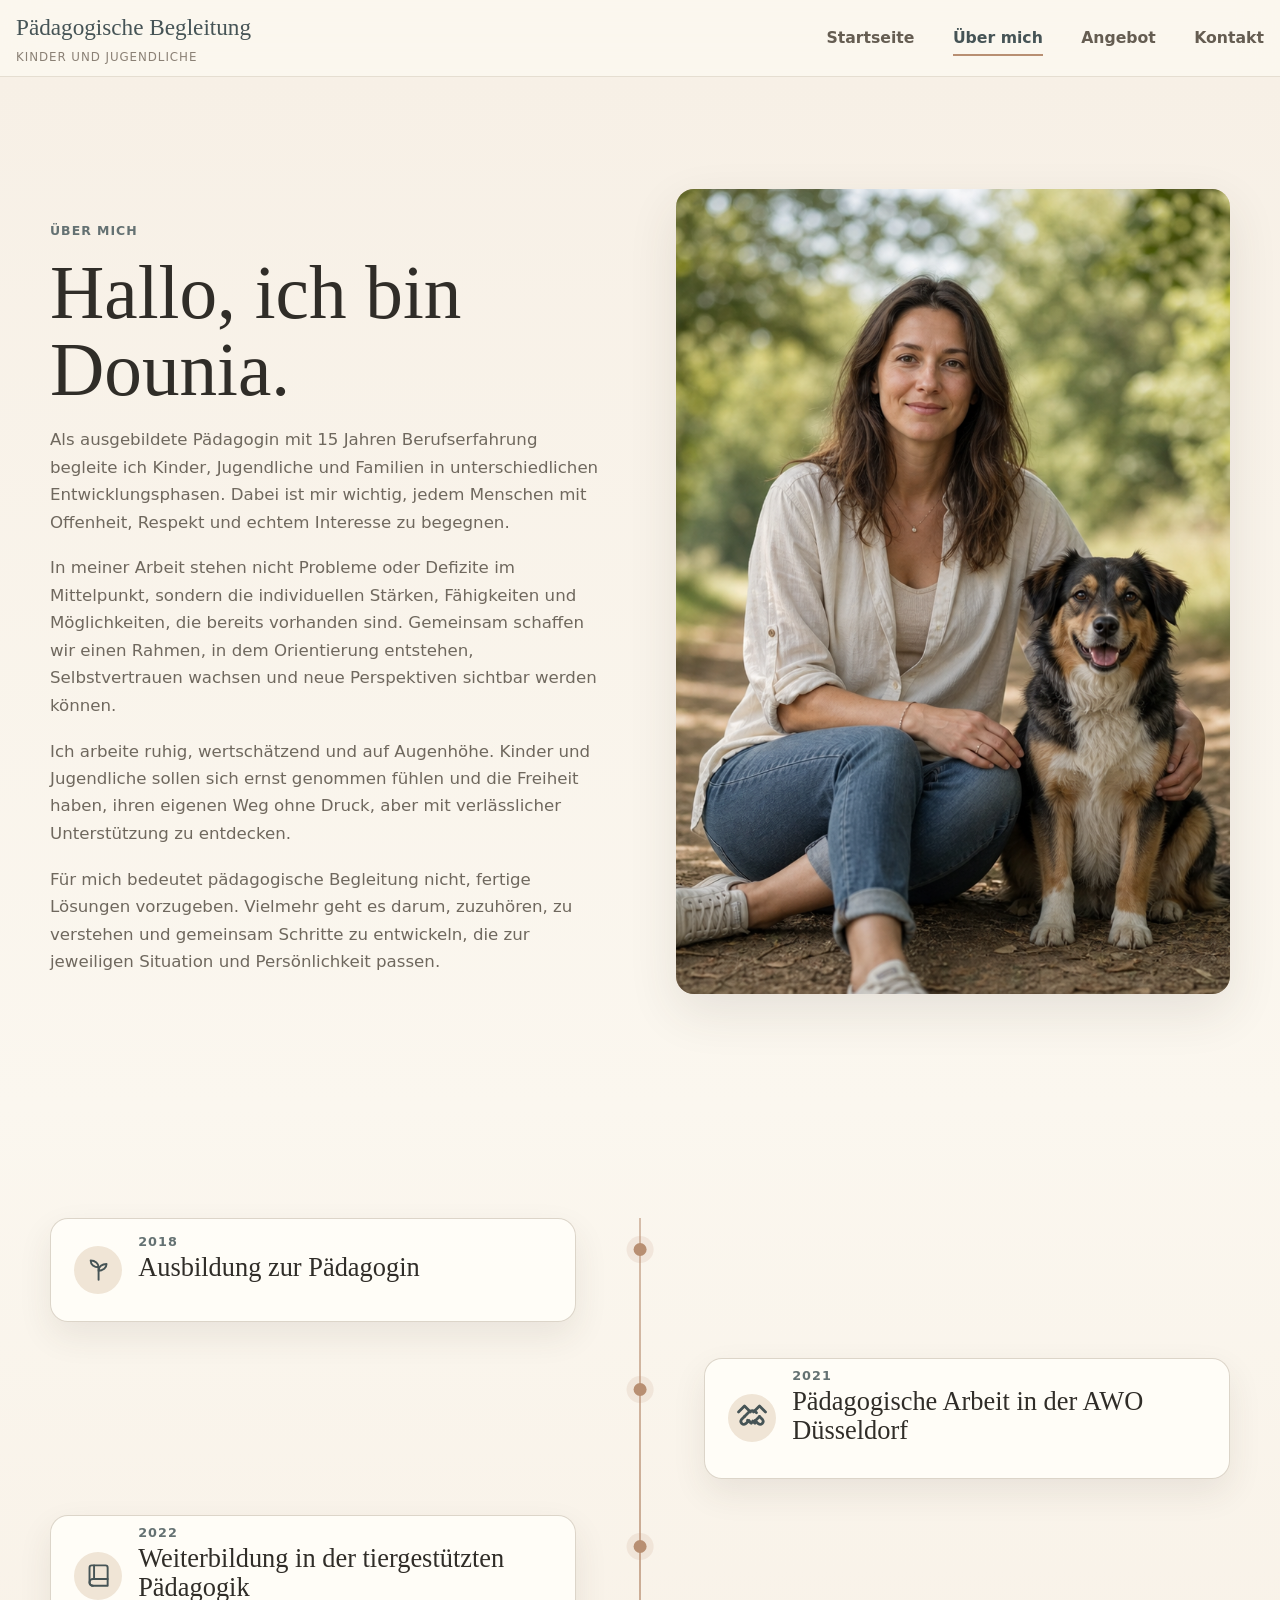
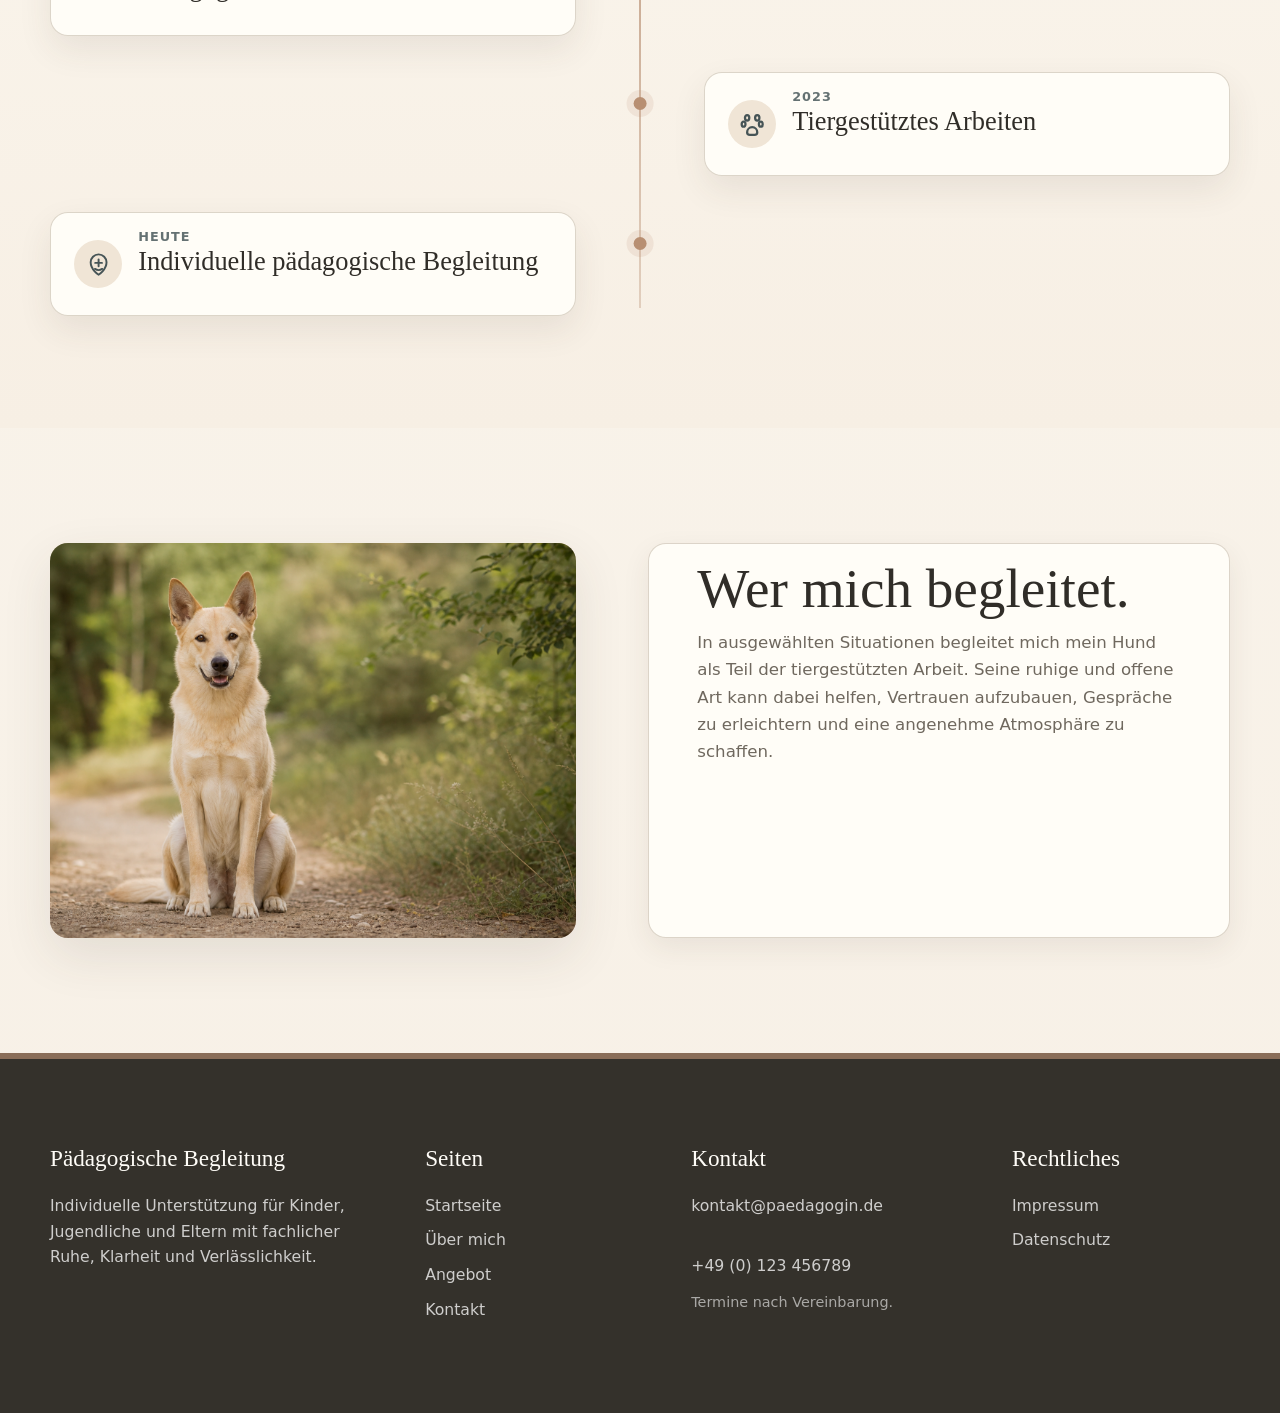
==== about.html @ b321488f "Quicksave" ====
﻿<!DOCTYPE html>
<html lang="de">
<head>
  <meta charset="UTF-8">
  <meta name="viewport" content="width=device-width, initial-scale=1.0">
  <title>Über mich - Pädagogische Begleitung</title>
  <meta name="description" content="Erfahren Sie mehr über Haltung, Leitbild, Qualifikationen und Erfahrung in der individuellen Begleitung von Kindern und Jugendlichen.">
  <link rel="stylesheet" href="css/styles.css">
</head>
<body>
  <header class="site-header">
    <div class="nav-shell">
      <a class="brand" href="index.html" aria-label="Startseite"><span class="brand__name">Pädagogische Begleitung</span><span class="brand__subline">Kinder und Jugendliche</span></a>
      <nav class="desktop-nav" aria-label="Hauptnavigation"><a href="index.html">Startseite</a><a class="is-active" href="about.html">Über mich</a><a href="services.html">Angebot</a><a href="contact.html">Kontakt</a></nav>
      <button class="menu-toggle" type="button" aria-label="Menü öffnen" aria-expanded="false" aria-controls="mobile-menu"><span></span><span></span><span></span></button>
    </div>
    <nav class="mobile-nav" id="mobile-menu" aria-label="Mobile Navigation"><a href="index.html">Startseite</a><a class="is-active" href="about.html">Über mich</a><a href="services.html">Angebot</a><a href="contact.html">Kontakt</a></nav>
  </header>

  <main>
    <section class="subhero subhero--portrait">
      <div class="container subhero-grid">
        <div class="subhero__text reveal">
          <p class="eyebrow">Über mich</p>
          <h1>Hallo, ich bin Dounia.</h1>
          <p>Als ausgebildete Pädagogin mit 15 Jahren Berufserfahrung begleite ich Kinder, Jugendliche und Familien in unterschiedlichen Entwicklungsphasen. Dabei ist mir wichtig, jedem Menschen mit Offenheit, Respekt und echtem Interesse zu begegnen.</p>
          <p>In meiner Arbeit stehen nicht Probleme oder Defizite im Mittelpunkt, sondern die individuellen Stärken, Fähigkeiten und Möglichkeiten, die bereits vorhanden sind. Gemeinsam schaffen wir einen Rahmen, in dem Orientierung entstehen, Selbstvertrauen wachsen und neue Perspektiven sichtbar werden können.</p>
          <p>Ich arbeite ruhig, wertschätzend und auf Augenhöhe. Kinder und Jugendliche sollen sich ernst genommen fühlen und die Freiheit haben, ihren eigenen Weg ohne Druck, aber mit verlässlicher Unterstützung zu entdecken.</p>
          <p>Für mich bedeutet pädagogische Begleitung nicht, fertige Lösungen vorzugeben. Vielmehr geht es darum, zuzuhören, zu verstehen und gemeinsam Schritte zu entwickeln, die zur jeweiligen Situation und Persönlichkeit passen.</p>
        </div>
        <div class="portrait-panel reveal"><img src="assets/images/paedagogin-mit-hund.png" alt="Ruhige Frontalaufnahme einer Pädagogin mit Hund in der Natur"></div>
      </div>
    </section>

    <section class="section timeline-section">
      <div class="container">
        <div class="timeline">
          <article class="timeline-item timeline-item--left reveal">
            <div class="timeline-card">
              <div class="timeline-icon" aria-hidden="true">
                <svg viewBox="0 0 24 24"><path d="M12 21V10"/><path d="M12 10c-4 0-7-2.5-7-6 4 0 7 2.5 7 6Z"/><path d="M12 13c4 0 7-2.5 7-6-4 0-7 2.5-7 6Z"/></svg>
              </div>
              <h3><span>2018</span> Ausbildung zur Pädagogin</h3>
            </div>
          </article>
          <article class="timeline-item timeline-item--right reveal">
            <div class="timeline-card">
              <div class="timeline-icon" aria-hidden="true">
                <svg class="timeline-icon--handshake" viewBox="0 0 24 24"><path d="M7 11l3-3a3.2 3.2 0 0 1 4.5 0l.5.5"/><path d="M17 11l-3 3a3.2 3.2 0 0 1-4.5 0L9 13.5"/><path d="M3 8l4-4 4 4"/><path d="M21 8l-4-4-4 4"/><path d="M7 11l-2 2a2 2 0 0 0 2.8 2.8L10 13.6"/><path d="M17 11l2 2a2 2 0 0 1-2.8 2.8L14 13.6"/><path d="M10 14l1.5 1.5"/><path d="M12.5 14l1.5 1.5"/></svg>
              </div>
              <h3><span>2021</span> Pädagogische Arbeit in der AWO Düsseldorf</h3>
            </div>
          </article>
          <article class="timeline-item timeline-item--left reveal">
            <div class="timeline-card">
              <div class="timeline-icon" aria-hidden="true">
                <svg viewBox="0 0 24 24"><path d="M6 3h12a2 2 0 0 1 2 2v16H7a3 3 0 0 1-3-3V5a2 2 0 0 1 2-2Z"/><path d="M7 21a3 3 0 0 1 0-6h13"/><path d="M8 3v12"/></svg>
              </div>
              <h3><span>2022</span> Weiterbildung in der tiergestützten Pädagogik</h3>
            </div>
          </article>
          <article class="timeline-item timeline-item--right reveal">
            <div class="timeline-card">
              <div class="timeline-icon" aria-hidden="true">
                <svg class="timeline-icon--paw" viewBox="0 0 24 24"><path d="M8 9.2c1 0 1.7-1 1.7-2.2S9 4.8 8 4.8 6.3 5.8 6.3 7 7 9.2 8 9.2Z"/><path d="M16 9.2c1 0 1.7-1 1.7-2.2S17 4.8 16 4.8 14.3 5.8 14.3 7 15 9.2 16 9.2Z"/><path d="M5.2 14c.9 0 1.5-.9 1.5-2s-.6-2-1.5-2-1.5.9-1.5 2 .6 2 1.5 2Z"/><path d="M18.8 14c.9 0 1.5-.9 1.5-2s-.6-2-1.5-2-1.5.9-1.5 2 .6 2 1.5 2Z"/><path d="M8 18.4c0-2.2 1.8-4 4-4s4 1.8 4 4c0 1.3-.9 2.1-2.2 2.1h-3.6c-1.3 0-2.2-.8-2.2-2.1Z"/></svg>
              </div>
              <h3><span>2023</span> Tiergestütztes Arbeiten</h3>
            </div>
          </article>
          <article class="timeline-item timeline-item--left reveal">
            <div class="timeline-card">
              <div class="timeline-icon" aria-hidden="true">
                <svg viewBox="0 0 24 24"><path d="M12 21s7-4.4 7-11a7 7 0 0 0-14 0c0 6.6 7 11 7 11Z"/><path d="M9 10.5h6"/><path d="M12 7.5v6"/><path d="M8.8 15.8c1.8 1.2 4.6 1.2 6.4 0"/></svg>
              </div>
              <h3><span>Heute</span> Individuelle pädagogische Begleitung</h3>
            </div>
          </article>
        </div>
      </div>
    </section>

    <section class="section">
      <div class="container split-layout split-layout--balanced">
        <div class="image-panel reveal"><img src="assets/images/hund-begleitung.png" alt="Beiger Hund mit Stehohren sitzt ruhig in der Natur"></div>
        <div class="leitbild-box reveal">
          <h2>Wer mich begleitet.</h2>
          <p>In ausgewählten Situationen begleitet mich mein Hund als Teil der tiergestützten Arbeit. Seine ruhige und offene Art kann dabei helfen, Vertrauen aufzubauen, Gespräche zu erleichtern und eine angenehme Atmosphäre zu schaffen.</p>
        </div>
      </div>
    </section>

  </main>

  <footer class="site-footer"><div class="container footer-grid"><div class="footer-brand"><strong>Pädagogische Begleitung</strong><p>Individuelle Unterstützung für Kinder, Jugendliche und Eltern mit fachlicher Ruhe, Klarheit und Verlässlichkeit.</p></div><div><strong>Seiten</strong><a href="index.html">Startseite</a><a href="about.html">Über mich</a><a href="services.html">Angebot</a><a href="contact.html">Kontakt</a></div><div><strong>Kontakt</strong><p><a href="mailto:kontakt@paedagogin.de">kontakt@paedagogin.de</a><br><a href="tel:+49123456789">+49 (0) 123 456789</a></p><p class="footer-note">Termine nach Vereinbarung.</p></div><div><strong>Rechtliches</strong><a href="impressum.html">Impressum</a><a href="datenschutz.html">Datenschutz</a></div></div></footer>
  <script src="js/main.js"></script>
</body>
</html>
---- css/styles.css ----
﻿:root {
  --sage: #8b9f86;
  --sage-dark: #657a61;
  --sage-soft: #eef1e8;
  --cream: #fbf7ef;
  --cream-deep: #f3eadc;
  --sand: #eadcc8;
  --sand-soft: #f7f0e6;
  --clay: #b88f72;
  --beige: #d9c7af;
  --blue-gray: #647172;
  --blue-gray-dark: #465456;
  --stone: #8b8175;
  --warm-gray: #655d52;
  --ink: #302d28;
  --muted: #6f685e;
  --white: #fffdf8;
  --line: rgba(139, 119, 93, 0.20);
  --shadow: 0 18px 50px rgba(65, 55, 43, 0.11);
  --shadow-soft: 0 10px 28px rgba(65, 55, 43, 0.08);
  --radius: 8px;
  --radius-lg: 18px;
  --container: 1180px;
  --space: clamp(1rem, 4vw, 2rem);
}

* { box-sizing: border-box; }
html { scroll-behavior: smooth; }
body {
  margin: 0;
  font-family: Inter, ui-sans-serif, system-ui, -apple-system, BlinkMacSystemFont, "Segoe UI", sans-serif;
  color: var(--ink);
  background: linear-gradient(180deg, var(--cream) 0%, var(--sand-soft) 100%);
  line-height: 1.65;
  overflow-x: hidden;
  -webkit-font-smoothing: antialiased;
}
img { display: block; max-width: 100%; height: auto; }
a { color: inherit; text-decoration: none; }
p { overflow-wrap: anywhere; }
h1, h2, h3 { overflow-wrap: normal; hyphens: auto; }
p { margin: 0 0 1.15rem; color: var(--muted); font-size: clamp(1rem, 1.3vw, 1.125rem); }
h1, h2, h3 { margin: 0; color: var(--ink); font-family: Georgia, "Times New Roman", serif; font-weight: 500; letter-spacing: 0; }
h1 { font-size: clamp(2.35rem, 8vw, 5.4rem); line-height: 1.02; }
h2 { font-size: clamp(1.9rem, 4.8vw, 3.45rem); line-height: 1.08; }
h3 { font-size: clamp(1.25rem, 2.4vw, 1.7rem); line-height: 1.18; }

.container { width: min(100% - (var(--space) * 2), var(--container)); margin-inline: auto; }
.narrow { max-width: 820px; }
.eyebrow {
  margin: 0 0 0.85rem;
  color: var(--blue-gray);
  font-size: 0.78rem;
  font-weight: 700;
  letter-spacing: 0.08em;
  text-transform: uppercase;
}
.lead { font-size: clamp(1.08rem, 2.2vw, 1.35rem); color: var(--warm-gray); line-height: 1.75; }
.section { padding: clamp(4rem, 9vw, 7.5rem) 0; }
.section--soft { background: linear-gradient(180deg, #f1e5d5, #ecddc9); }
.section--cream { background: linear-gradient(180deg, #efe0cd, #f5e9d9); }
.audience-section { background: linear-gradient(180deg, #eadcc8, #f0e4d4); padding-top: clamp(3.5rem, 7vw, 5.5rem); }
.intro-section { background: linear-gradient(180deg, #fbf7ef, #f3e8d8); }
.approach-section { background: linear-gradient(180deg, #f7f0e6, #fbf7ef); }
.section-heading { max-width: 760px; }
.section-heading--center { margin: 0 auto clamp(2rem, 5vw, 3.25rem); text-align: center; }
.section-heading--center p:last-child { margin-inline: auto; max-width: 680px; }
.audience-section .section-heading { max-width: 940px; }
.audience-section .section-heading h2 { font-size: clamp(2.2rem, 4.4vw, 3.35rem); hyphens: none; }

.site-header {
  position: sticky;
  top: 0;
  z-index: 20;
  background: rgba(251, 247, 239, 0.94);
  border-bottom: 1px solid var(--line);
  backdrop-filter: blur(18px);
}
.nav-shell {
  width: min(100% - 2rem, 1280px);
  min-height: 76px;
  margin: 0 auto;
  display: flex;
  align-items: center;
  justify-content: space-between;
  gap: 1rem;
}
.brand { display: grid; gap: 0.1rem; min-width: 0; }
.brand__name { font-family: Georgia, "Times New Roman", serif; font-size: clamp(1.12rem, 2vw, 1.45rem); color: var(--blue-gray-dark); white-space: nowrap; }
.brand__subline { color: var(--stone); font-size: 0.74rem; letter-spacing: 0.08em; text-transform: uppercase; }
.desktop-nav { display: none; align-items: center; gap: clamp(1rem, 3vw, 2.5rem); }
.desktop-nav a, .mobile-nav a {
  color: var(--warm-gray);
  font-weight: 600;
  font-size: 0.98rem;
  padding: 0.75rem 0;
  position: relative;
}
.desktop-nav a::after, .mobile-nav a::after {
  content: "";
  position: absolute;
  left: 0;
  right: 0;
  bottom: 0.45rem;
  height: 2px;
  background: var(--clay);
  transform: scaleX(0);
  transform-origin: left;
  transition: transform 180ms ease;
}
.desktop-nav a:hover::after, .desktop-nav a.is-active::after, .mobile-nav a.is-active::after { transform: scaleX(1); }
.desktop-nav a.is-active, .mobile-nav a.is-active { color: var(--blue-gray-dark); }
.menu-toggle {
  width: 48px;
  height: 48px;
  border: 1px solid var(--line);
  border-radius: var(--radius);
  background: var(--white);
  display: grid;
  place-content: center;
  gap: 5px;
  cursor: pointer;
}
.menu-toggle span { width: 22px; height: 2px; background: var(--ink); transition: transform 180ms ease, opacity 180ms ease; }
.menu-toggle.is-open span:nth-child(1) { transform: translateY(7px) rotate(45deg); }
.menu-toggle.is-open span:nth-child(2) { opacity: 0; }
.menu-toggle.is-open span:nth-child(3) { transform: translateY(-7px) rotate(-45deg); }
.mobile-nav {
  display: block;
  max-height: 0;
  overflow: hidden;
  width: min(100% - 2rem, 1280px);
  margin: 0 auto;
  transition: max-height 220ms ease, padding 220ms ease;
}
.mobile-nav.is-open { max-height: 420px; padding: 0.4rem 0 1rem; }
.mobile-nav > a { min-width: 0; border-top: 1px solid var(--line); }

.btn {
  min-height: 48px;
  display: inline-flex;
  align-items: center;
  justify-content: center;
  border-radius: var(--radius);
  padding: 0.85rem 1.15rem;
  font-weight: 700;
  line-height: 1.2;
  transition: transform 180ms ease, box-shadow 180ms ease, background 180ms ease, border-color 180ms ease;
}
.btn:hover { transform: translateY(-2px); box-shadow: var(--shadow-soft); }
.btn--primary { background: var(--blue-gray-dark); border: 1px solid var(--blue-gray-dark); color: var(--white); }
.btn--primary:hover { background: #3b4749; border-color: #3b4749; }
.btn--secondary { background: rgba(255,253,248,0.72); border: 1px solid rgba(184,143,114,0.55); color: var(--blue-gray-dark); }
.button-row { display: flex; flex-direction: column; gap: 0.8rem; align-items: stretch; }

.hero { position: relative; min-height: calc(100svh - 76px); display: grid; align-items: end; isolation: isolate; background: var(--sand-soft); }
.hero__media { position: absolute; inset: 0; z-index: -2; }
.hero__media img { width: 100%; height: 100%; object-fit: cover; object-position: 62% center; filter: brightness(0.76) contrast(1.12) saturate(1.02); }
.hero::before { content: ""; position: absolute; inset: 0; z-index: -1; background: linear-gradient(90deg, rgba(52, 47, 39, 0.38) 0%, rgba(52, 47, 39, 0.22) 25%, rgba(52, 47, 39, 0.04) 50%); }
.hero::after { content: ""; position: absolute; inset: 0; z-index: -1; background: linear-gradient(0deg, rgba(251,247,239,0.88) 0%, rgba(251,247,239,0.48) 42%, rgba(251,247,239,0.06) 100%); }
.hero__content {
  width: min(100% - 2rem, 880px);
  margin: 0 auto;
  padding: clamp(5rem, 14vw, 9rem) 0 clamp(3rem, 7vw, 5rem);
  position: relative;
}
.hero__content::before {
  content: "";
  position: absolute;
  inset: auto -1.4rem clamp(2rem, 5vw, 3.4rem) -1.4rem;
  height: clamp(19rem, 38vw, 28rem);
  z-index: -1;
  border-radius: 24px;
  background: radial-gradient(ellipse at 28% 58%, rgba(251,247,239,0.94) 0%, rgba(251,247,239,0.76) 44%, rgba(251,247,239,0) 76%);
  filter: blur(1px);
}
.hero__content .eyebrow { color: #263f42; }
.hero__content h1 { max-width: 1040px; margin-bottom: 1.1rem; hyphens: none; color: #211f1a; text-shadow: 0 2px 22px rgba(251,247,239,0.42); }
.hero__content .lead { max-width: 690px; margin-bottom: 1.8rem; color: #453f37; text-shadow: 0 1px 14px rgba(251,247,239,0.34); }

.intro-grid, .split-layout, .subhero-grid, .contact-grid, .faq-grid { display: grid; gap: clamp(2rem, 6vw, 4.5rem); }
.intro-text { max-width: 680px; }
.card-grid { display: grid; gap: clamp(1rem, 2.2vw, 1.35rem); }
.service-card, .qualification-card, .contact-form, .contact-info, .notice-box, .leitbild-box, .profile-card, .service-detail, .process-list, .faq-list article {
  background: rgba(255,253,248,0.94);
  border: 1px solid rgba(139, 119, 93, 0.30);
  border-radius: var(--radius-lg);
  box-shadow: var(--shadow-soft);
}
.audience-grid {
  display: grid;
  gap: 1rem;
}
.audience-card {
  position: relative;
  padding: clamp(1.35rem, 4vw, 2rem);
  background: linear-gradient(180deg, #fffdf8, #f8efe2);
  border: 1px solid rgba(118, 98, 73, 0.34);
  border-radius: var(--radius-lg);
  box-shadow: 0 16px 38px rgba(65, 55, 43, 0.13);
}
.audience-card::before {
  content: "";
  position: absolute;
  left: clamp(1.35rem, 4vw, 2rem);
  top: 0;
  width: 3.5rem;
  height: 3px;
  background: var(--clay);
}
.audience-card span,
.credentials-list span {
  display: block;
  margin-bottom: 0.55rem;
  color: var(--blue-gray);
  font-size: 0.78rem;
  font-weight: 800;
  letter-spacing: 0.08em;
  text-transform: uppercase;
}
.audience-card h3 { margin-bottom: 0.65rem; }
.audience-card p { margin-bottom: 0; }
.service-card, .qualification-card { padding: clamp(1.75rem, 4.2vw, 2.55rem) clamp(1.55rem, 4.5vw, 2.45rem); min-height: 245px; display: flex; flex-direction: column; }
.service-card p, .qualification-card p { flex: 1; }
.service-card {
  position: relative;
  overflow: hidden;
  background: linear-gradient(180deg, rgba(255,253,248,0.98), rgba(248,239,226,0.94));
  border-color: rgba(118, 98, 73, 0.34);
  box-shadow: 0 18px 42px rgba(65, 55, 43, 0.13);
}
.service-card::before {
  content: "";
  position: absolute;
  inset: 0 0 auto;
  height: 5px;
  background: linear-gradient(90deg, var(--blue-gray), var(--clay));
  opacity: 0.85;
}
.service-card h3 {
  margin-bottom: 0.95rem;
  font-size: clamp(1.28rem, 1.75vw, 1.58rem);
  white-space: nowrap;
}
.service-card p {
  line-height: 1.78;
  margin-bottom: 0;
}
.service-card a {
  color: var(--blue-gray-dark);
  font-weight: 800;
  margin-top: auto;
  padding-top: 1rem;
  border-top: 1px solid rgba(139,119,93,0.16);
}
.card-mark { display: inline-flex; width: 2.9rem; height: 2.9rem; align-items: center; justify-content: center; margin-bottom: 1.55rem; border-radius: 999px; background: #f0e5d6; color: var(--blue-gray-dark); font-weight: 800; font-size: 0.82rem; font-family: Inter, sans-serif; }
.image-panel, .portrait-panel { border-radius: var(--radius-lg); overflow: hidden; box-shadow: var(--shadow); background: var(--beige); }
.image-panel img, .portrait-panel img { width: 100%; height: 100%; min-height: 320px; object-fit: cover; }
.content-panel { align-self: center; }
.content-panel .btn { margin-top: 0.6rem; }
.profile-preview { padding-block: clamp(4.5rem, 9vw, 7.5rem); }
.profile-card { display: grid; gap: clamp(1.6rem, 4vw, 3rem); padding: clamp(1rem, 3vw, 1.65rem); align-items: center; background: rgba(255,253,248,0.96); border-color: rgba(118, 98, 73, 0.32); box-shadow: 0 18px 48px rgba(65, 55, 43, 0.13); }
.profile-card img { width: 100%; aspect-ratio: 4 / 4.6; object-fit: cover; object-position: center top; border-radius: calc(var(--radius-lg) - 6px); }
.profile-card > div { padding: 0 clamp(0.25rem, 4vw, 2.6rem) clamp(0.4rem, 3vw, 1.6rem); }
.profile-card h2 { margin-bottom: 1rem; }
.profile-lead {
  color: var(--ink);
  font-family: Georgia, "Times New Roman", serif;
  font-size: clamp(1.25rem, 2.7vw, 1.75rem);
  line-height: 1.5;
}
.personal-heading { font-size: clamp(2.35rem, 5.5vw, 4.1rem); margin-bottom: 1.4rem; }

.credentials-section { background: linear-gradient(180deg, var(--cream), var(--sand-soft)); }
.credentials-layout {
  display: grid;
  gap: clamp(2rem, 6vw, 4.5rem);
  align-items: start;
}
.credentials-list {
  display: grid;
  gap: 1rem;
}
.credentials-list article {
  padding: clamp(1.25rem, 3vw, 1.75rem);
  background: rgba(255,253,248,0.9);
  border: 1px solid var(--line);
  border-radius: var(--radius-lg);
  box-shadow: 0 8px 24px rgba(47, 51, 47, 0.055);
}
.credentials-list p { margin-bottom: 0; }

.subhero { padding: clamp(3.5rem, 9vw, 7rem) 0; background: linear-gradient(180deg, var(--sand-soft), var(--cream)); }
.subhero--simple { text-align: center; }
.subhero__text { align-self: center; }
.subhero h1 { margin-bottom: 1.1rem; }
.subhero--portrait .subhero__text { align-self: start; padding-top: clamp(1rem, 2.5vw, 2rem); }
.subhero--portrait .subhero__text h1 { font-size: clamp(2.65rem, 6vw, 4.7rem); }
.subhero--portrait .subhero__text p { max-width: 620px; }
.portrait-panel img { aspect-ratio: 4 / 5; object-position: center top; }
.subhero--portrait .subhero-grid { align-items: stretch; }
.subhero--portrait .portrait-panel { min-height: clamp(520px, 58vw, 760px); }
.subhero--portrait .portrait-panel img { aspect-ratio: auto; object-position: center center; }
.timeline-section { background: linear-gradient(180deg, var(--cream), #f7efe4); padding-block: clamp(4.5rem, 9vw, 7rem); }
.timeline {
  position: relative;
  display: grid;
  gap: clamp(1.2rem, 3vw, 2rem);
}
.timeline::before {
  content: "";
  position: absolute;
  top: 0;
  bottom: 0.5rem;
  left: 1.05rem;
  width: 2px;
  background: linear-gradient(180deg, rgba(184,143,114,0.55), rgba(184,143,114,0.72), rgba(184,143,114,0.35));
}
.timeline-item {
  position: relative;
  padding-left: 3.1rem;
}
.timeline-item::before {
  content: "";
  position: absolute;
  left: 0.7rem;
  top: 1.55rem;
  width: 0.8rem;
  height: 0.8rem;
  border-radius: 999px;
  background: var(--clay);
  box-shadow: 0 0 0 7px rgba(184,143,114,0.15);
}
.timeline-card {
  display: flex;
  align-items: center;
  gap: 1rem;
  min-height: 104px;
  padding: clamp(1.1rem, 3vw, 1.45rem);
  border: 1px solid rgba(139, 119, 93, 0.30);
  border-radius: var(--radius-lg);
  background: rgba(255,253,248,0.95);
  box-shadow: 0 14px 34px rgba(65, 55, 43, 0.09);
}
.timeline-icon {
  width: 3rem;
  height: 3rem;
  flex: 0 0 auto;
  display: grid;
  place-items: center;
  border-radius: 999px;
  background: #f0e5d6;
  color: var(--blue-gray-dark);
}
.timeline-icon svg {
  width: 1.7rem;
  height: 1.7rem;
  fill: none;
  stroke: currentColor;
  stroke-width: 1.7;
  stroke-linecap: round;
  stroke-linejoin: round;
}
.timeline-icon svg.timeline-icon--handshake {
  width: 2.25rem;
  height: 2.25rem;
  stroke-width: 1.85;
}
.timeline-icon svg.timeline-icon--paw {
  width: 1.9rem;
  height: 1.9rem;
  stroke-width: 1.8;
}
.timeline-card h3 {
  margin: 0;
  font-size: clamp(1.25rem, 2.2vw, 1.65rem);
  line-height: 1.12;
  transform: translateY(-0.55rem);
}
.timeline-card h3 span {
  display: block;
  margin-bottom: 0.05rem;
  color: var(--blue-gray);
  font-family: Inter, ui-sans-serif, system-ui, sans-serif;
  font-size: 0.8rem;
  font-weight: 800;
  letter-spacing: 0.08em;
  text-transform: uppercase;
  line-height: 1;
  transform: translateY(-0.18rem);
}
.leitbild-box { padding: clamp(1.5rem, 5vw, 3rem); align-self: center; }
.split-layout--balanced .leitbild-box { align-self: stretch; display: flex; flex-direction: column; justify-content: flex-start; padding-top: 0.9rem; }
.split-layout--balanced .leitbild-box h2 { margin-bottom: 0.65rem; }
.quote { color: var(--ink); font-family: Georgia, "Times New Roman", serif; font-size: clamp(1.25rem, 2.8vw, 1.75rem); line-height: 1.5; }
.qualification-grid { display: grid; gap: 1rem; }
.service-list { display: grid; gap: 1.25rem; }
.service-detail { padding: clamp(1.35rem, 4vw, 2.25rem); display: grid; gap: 0.5rem; }
.check-list { list-style: none; padding: 0; margin: 1.1rem 0 0; display: grid; gap: 0.75rem; color: var(--warm-gray); }
.check-list li { position: relative; padding-left: 1.45rem; }
.check-list li::before { content: ""; position: absolute; left: 0; top: 0.72em; width: 0.5rem; height: 0.5rem; border-radius: 50%; background: var(--clay); }
.process-list { padding: clamp(1.2rem, 4vw, 2rem); display: grid; gap: 1rem; }
.process-list div { display: grid; grid-template-columns: 2.2rem 1fr; column-gap: 0.9rem; align-items: start; }
.process-list span { grid-row: span 2; width: 2.2rem; height: 2.2rem; display: grid; place-items: center; border-radius: 999px; background: var(--blue-gray-dark); color: var(--white); font-weight: 800; }
.process-list h3, .process-list p { margin: 0; }

.contact-band { background: linear-gradient(135deg, var(--blue-gray-dark), #5d625b); color: var(--white); }
.contact-band h2, .contact-band .eyebrow { color: var(--white); }
.contact-band p { color: rgba(255,255,255,0.82); }
.contact-band__inner { display: grid; gap: 1.5rem; align-items: center; }
.contact-band .btn--primary { background: var(--white); border-color: var(--white); color: var(--blue-gray-dark); }
.contact-info, .contact-form { padding: clamp(1.35rem, 4vw, 2.2rem); }
.contact-item { padding: 1.1rem 0; border-bottom: 1px solid var(--line); }
.contact-item span { display: block; color: var(--blue-gray); font-weight: 800; margin-bottom: 0.35rem; }
.contact-item a { color: var(--ink); font-size: 1.08rem; font-weight: 700; }
.notice-box { margin-top: 1.4rem; padding: 1.2rem; background: var(--sand-soft); }
.form-row { display: grid; gap: 0.45rem; margin-bottom: 1rem; }
label { font-weight: 700; color: var(--warm-gray); }
input, textarea {
  width: 100%;
  border: 1px solid rgba(139,119,93,0.28);
  border-radius: var(--radius);
  background: var(--cream);
  color: var(--ink);
  font: inherit;
  padding: 0.9rem 1rem;
}
textarea { resize: vertical; min-height: 150px; }
input:focus, textarea:focus { outline: 3px solid rgba(184,143,114,0.22); border-color: var(--blue-gray); }
.form-note { font-size: 0.92rem; margin: 1rem 0 0; }
.faq-list { display: grid; gap: 1rem; }
.faq-list article { padding: 1.25rem; }

.site-footer {
  background: #34312b;
  color: var(--white);
  padding: clamp(3rem, 7vw, 5rem) 0;
  border-top: 6px solid rgba(184,143,114,0.65);
}
.footer-grid { display: grid; gap: clamp(1.8rem, 4vw, 3rem); }
.site-footer strong {
  display: block;
  margin-bottom: 0.95rem;
  color: var(--white);
  font-family: Georgia, "Times New Roman", serif;
  font-size: clamp(1.15rem, 2vw, 1.45rem);
  font-weight: 500;
}
.site-footer p, .site-footer a { color: rgba(255,255,255,0.76); font-size: 0.98rem; }
.site-footer a { display: block; width: fit-content; margin-bottom: 0.55rem; }
.site-footer a:hover { color: var(--white); }
.footer-brand p { max-width: 390px; }
.footer-note { margin-top: -0.4rem; font-size: 0.9rem !important; color: rgba(255,255,255,0.58) !important; }

.reveal { opacity: 0; transform: translateY(18px); transition: opacity 520ms ease, transform 520ms ease; }
.reveal.is-visible { opacity: 1; transform: translateY(0); }
@media (prefers-reduced-motion: reduce) {
  html { scroll-behavior: auto; }
  *, *::before, *::after { transition: none !important; animation: none !important; }
  .reveal { opacity: 1; transform: none; }
}

@media (min-width: 520px) {
  .button-row { flex-direction: row; align-items: center; }
  .btn { padding-inline: 1.35rem; }
  .card-grid { grid-template-columns: repeat(2, minmax(0, 1fr)); }
  .qualification-grid { grid-template-columns: repeat(2, minmax(0, 1fr)); }
}
@media (min-width: 768px) {
  .desktop-nav { display: flex; }
  .menu-toggle, .mobile-nav { display: none; }
  .hero__content { width: min(100% - 4rem, 1080px); margin-left: max(var(--space), calc((100vw - var(--container)) / 2)); margin-right: auto; }
  .intro-grid { grid-template-columns: minmax(0, 0.9fr) minmax(0, 1fr); align-items: start; }
  .audience-grid { grid-template-columns: repeat(3, minmax(0, 1fr)); }
  .split-layout, .subhero-grid, .contact-grid, .faq-grid { grid-template-columns: minmax(0, 1fr) minmax(0, 1fr); align-items: center; }
  .split-layout--balanced { grid-template-columns: minmax(0, 0.95fr) minmax(0, 1.05fr); }
  .profile-card { grid-template-columns: minmax(330px, 0.95fr) minmax(0, 1fr); padding: 1.35rem; }
  .credentials-layout { grid-template-columns: minmax(0, 0.82fr) minmax(0, 1fr); }
  .contact-band__inner { grid-template-columns: minmax(0, 1fr) auto; }
  .service-detail { grid-template-columns: auto minmax(0, 1fr); gap: 1.4rem; }
  .footer-grid { grid-template-columns: 1.2fr 0.8fr 1fr 0.8fr; }
  .timeline {
    gap: clamp(1.4rem, 3vw, 2.25rem);
  }
  .timeline::before {
    left: 50%;
    transform: translateX(-50%);
  }
  .timeline-item {
    display: grid;
    grid-template-columns: minmax(0, 1fr) minmax(0, 1fr);
    padding-left: 0;
  }
  .timeline-item::before {
    left: 50%;
    transform: translateX(-50%);
  }
  .timeline-item--left .timeline-card {
    grid-column: 1;
    margin-right: clamp(2rem, 6vw, 4rem);
  }
  .timeline-item--right .timeline-card {
    grid-column: 2;
    margin-left: clamp(2rem, 6vw, 4rem);
  }
}
@media (min-width: 1024px) {
  .card-grid--three { grid-template-columns: repeat(3, minmax(0, 1fr)); }
  .hero::before { background: linear-gradient(90deg, rgba(52, 47, 39, 0.46) 0%, rgba(52, 47, 39, 0.25) 24%, rgba(52, 47, 39, 0.04) 47%); }
  .hero::after { background: linear-gradient(90deg, rgba(251,247,239,0.76) 0%, rgba(251,247,239,0.36) 31%, rgba(251,247,239,0.04) 68%); }
  .home-hero .hero__media img { object-position: 66% center; }
  .hero__content h1 { font-size: clamp(4rem, 5.6vw, 5.1rem); }
  .audience-card,
  .service-card {
    box-shadow: 0 22px 54px rgba(65, 55, 43, 0.16);
  }
  .audience-card {
    background: linear-gradient(180deg, rgba(255,253,248,1), rgba(248,239,226,0.97));
  }
  .service-card {
    background: linear-gradient(180deg, rgba(255,253,248,1), rgba(247,236,220,0.98));
  }
  .profile-card { grid-template-columns: minmax(420px, 0.9fr) minmax(0, 1fr); }
  .profile-card img { aspect-ratio: 4 / 4.2; }
}
@media (min-width: 1440px) {
  .nav-shell { width: min(100% - 4rem, 1320px); }
  .hero__content { width: min(100% - 4rem, 1120px); }
}
@media (max-width: 389px) {
  .brand__name { font-size: 1rem; }
  .brand__subline { font-size: 0.65rem; }
  .nav-shell { width: min(100% - 1rem, 1280px); }
  .hero__content { width: min(100% - 1rem, 880px); }
  .container { width: min(100% - 1rem, var(--container)); }
}
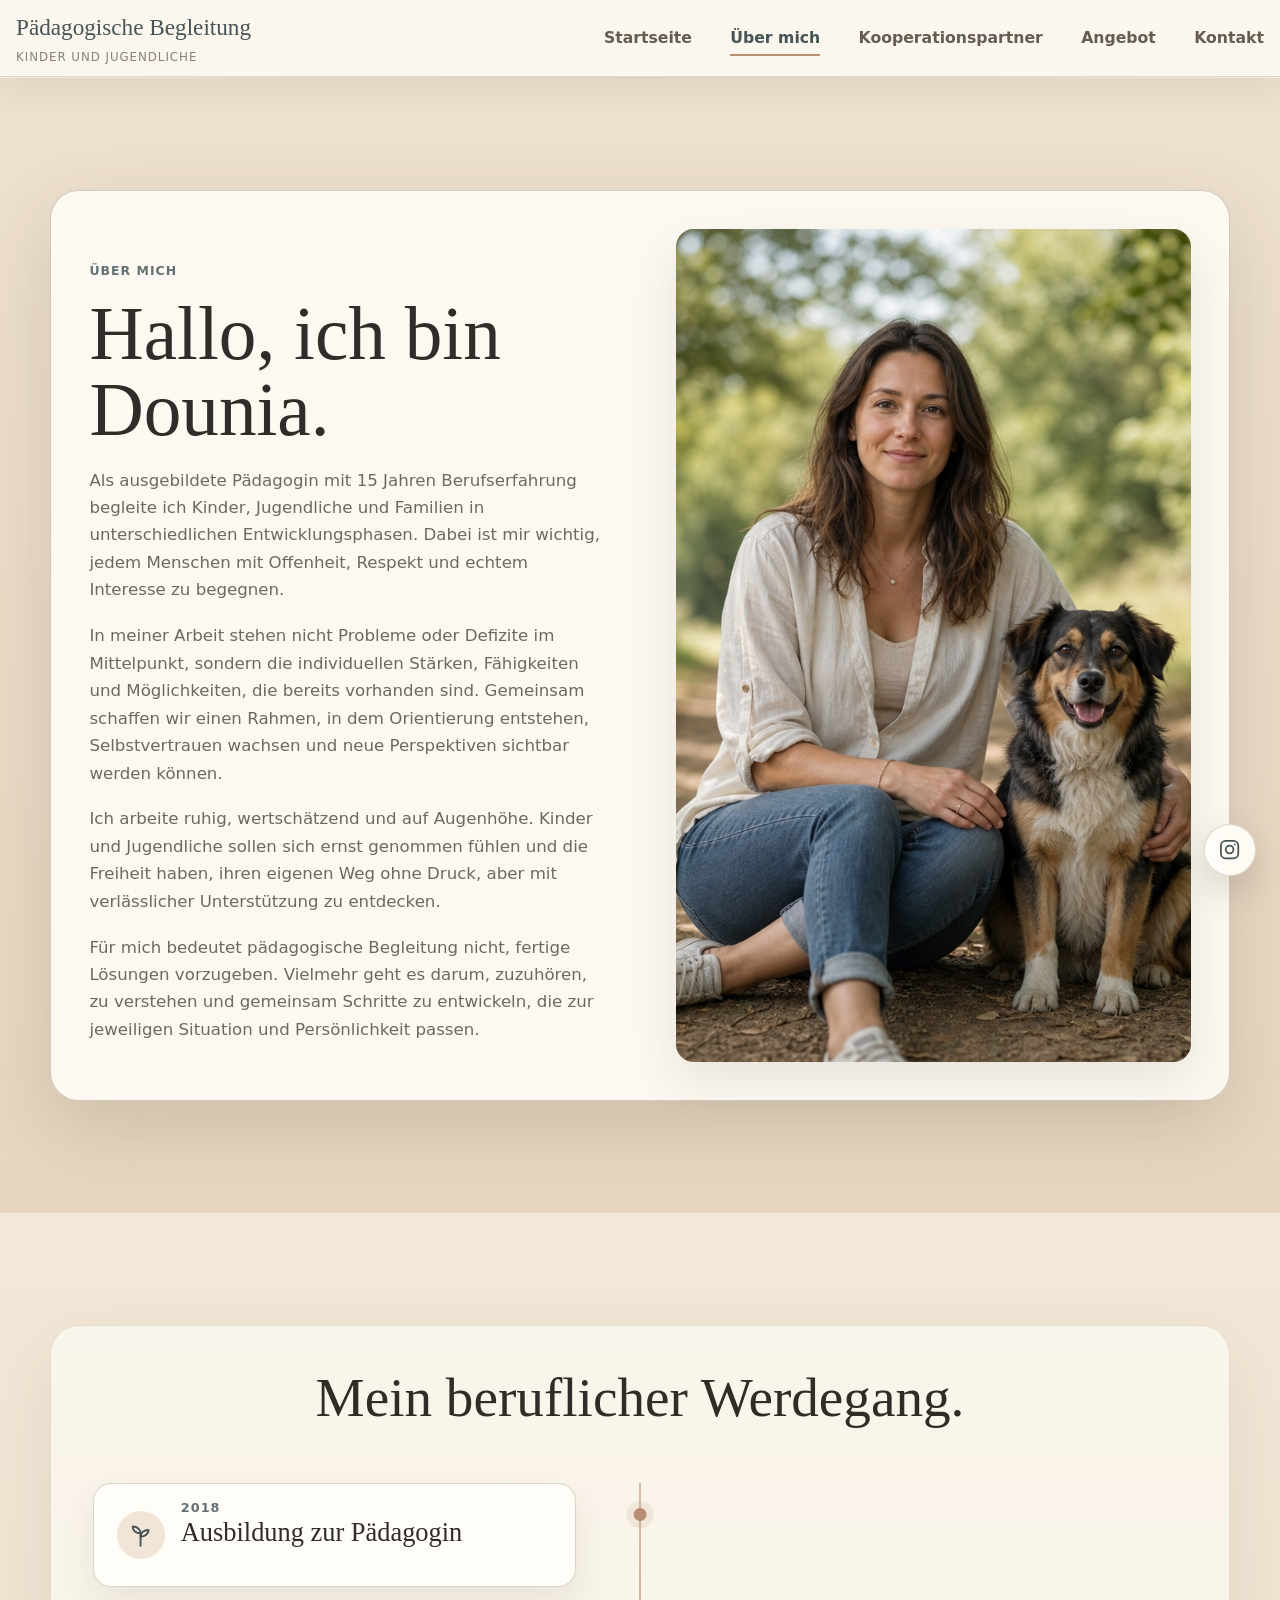
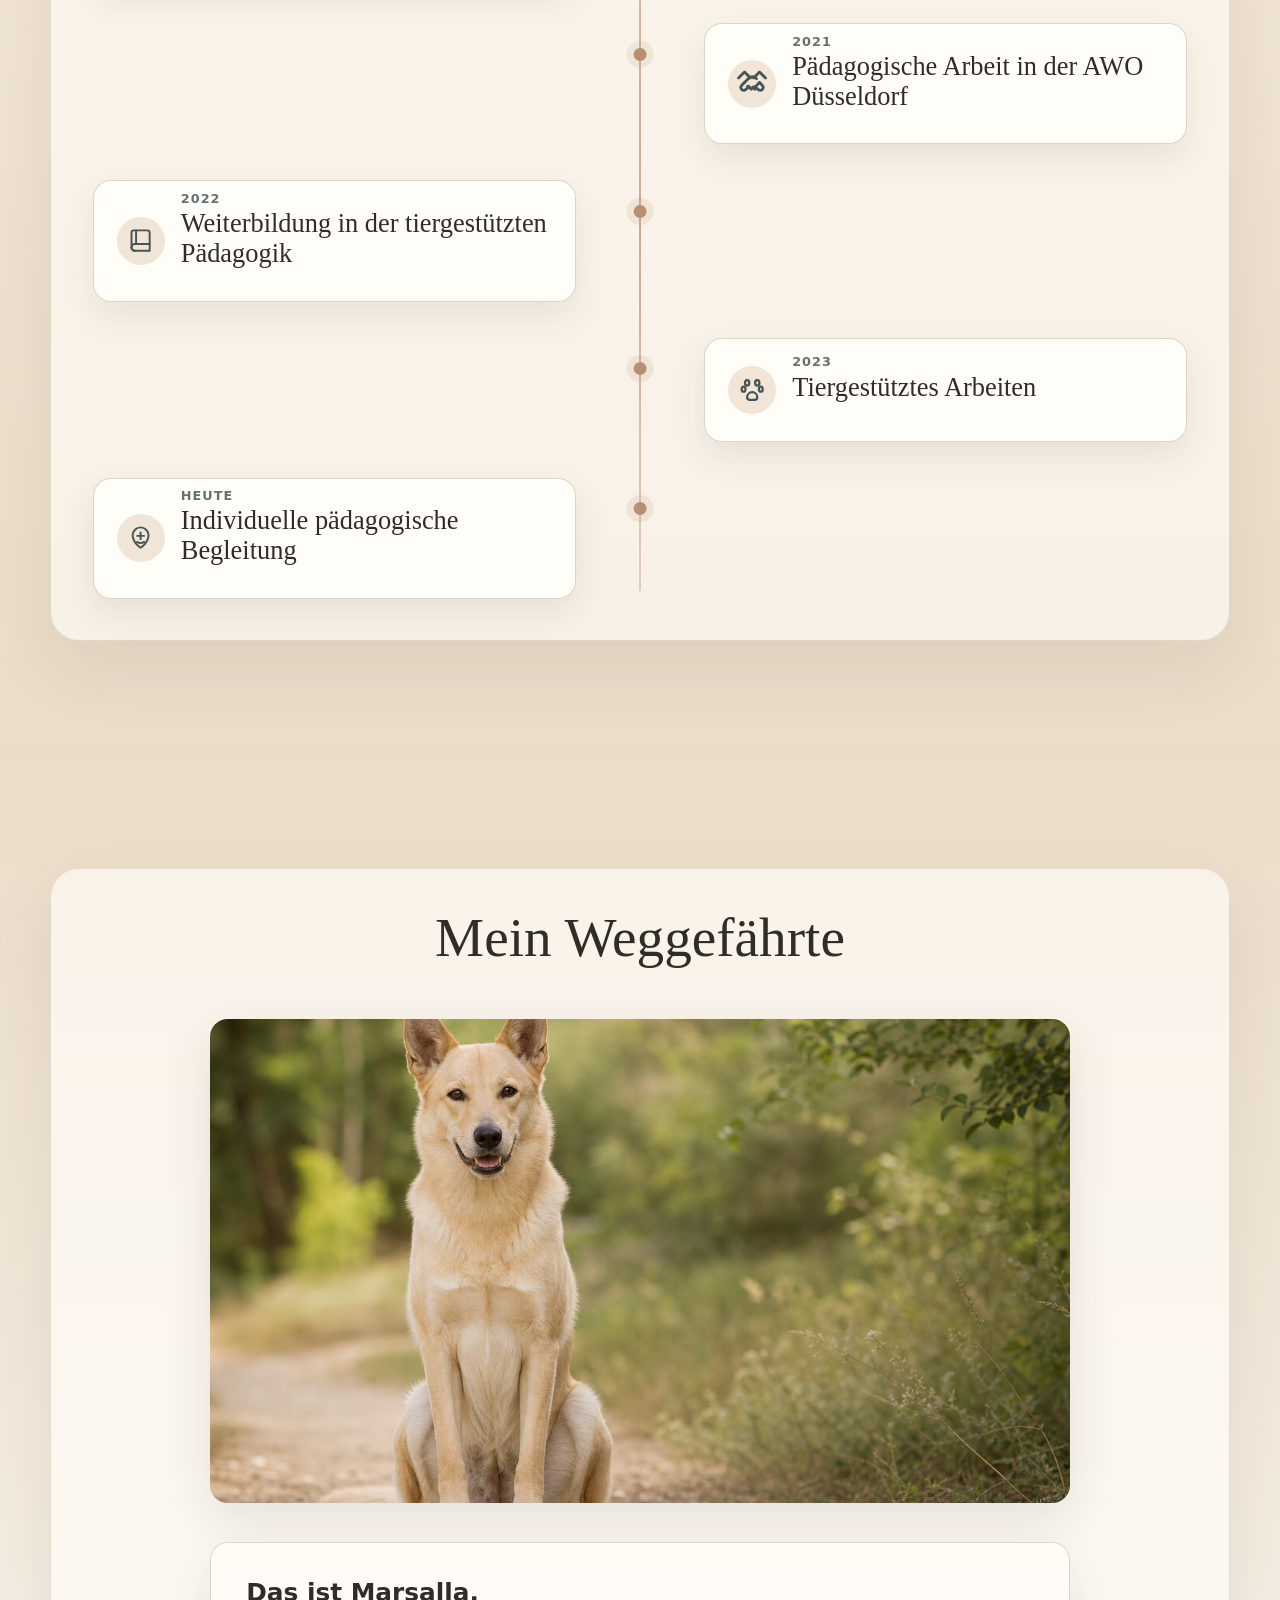
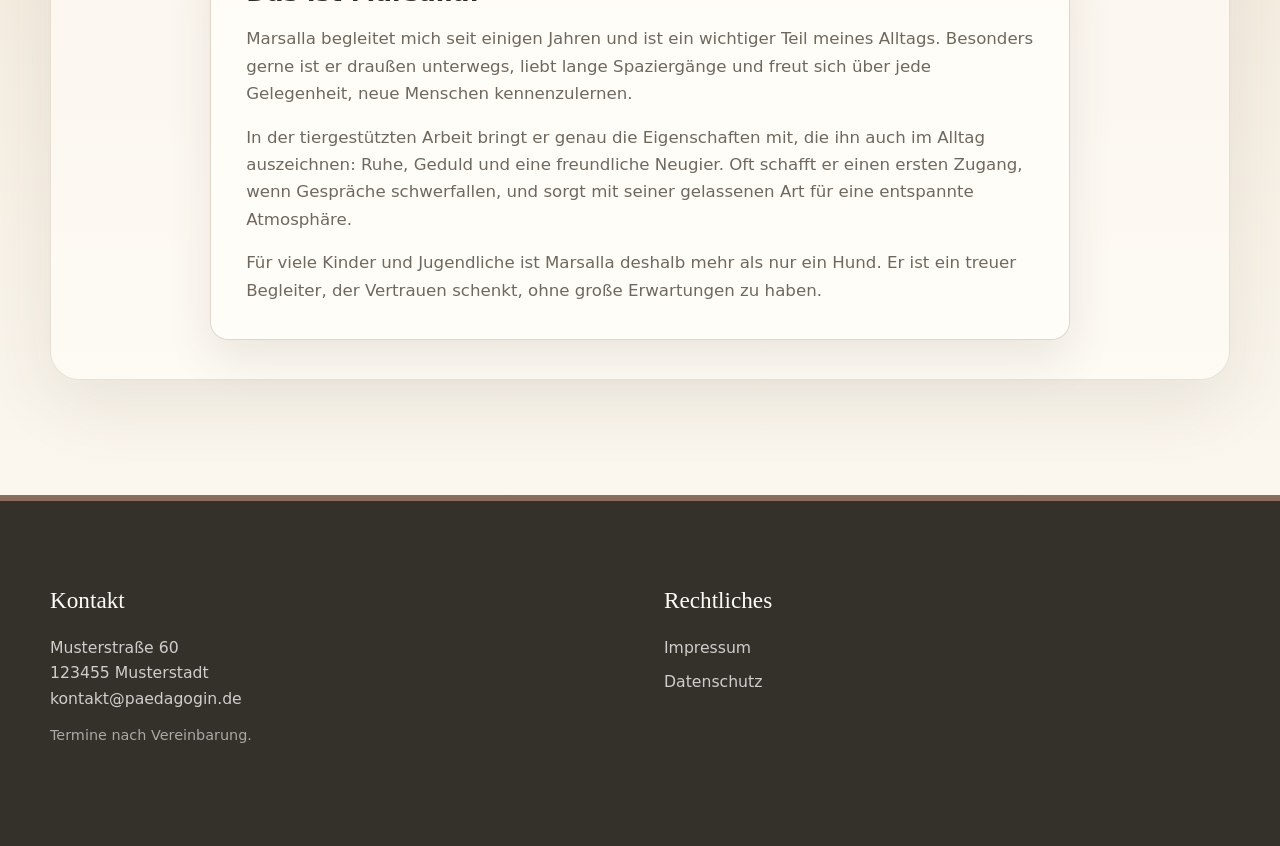
==== commit dd84e6dc: "Zwischenstand" ====
--- a/about.html
+++ b/about.html
@@ -7,14 +7,14 @@
   <meta name="description" content="Erfahren Sie mehr über Haltung, Leitbild, Qualifikationen und Erfahrung in der individuellen Begleitung von Kindern und Jugendlichen.">
   <link rel="stylesheet" href="css/styles.css">
 </head>
-<body>
+<body class="subpage about-page">
   <header class="site-header">
     <div class="nav-shell">
       <a class="brand" href="index.html" aria-label="Startseite"><span class="brand__name">Pädagogische Begleitung</span><span class="brand__subline">Kinder und Jugendliche</span></a>
-      <nav class="desktop-nav" aria-label="Hauptnavigation"><a href="index.html">Startseite</a><a class="is-active" href="about.html">Über mich</a><a href="services.html">Angebot</a><a href="contact.html">Kontakt</a></nav>
+      <nav class="desktop-nav" aria-label="Hauptnavigation"><a href="index.html">Startseite</a><a class="is-active" href="about.html">Über mich</a><a href="partners.html">Kooperationspartner</a><a href="services.html">Angebot</a><a href="contact.html">Kontakt</a></nav>
       <button class="menu-toggle" type="button" aria-label="Menü öffnen" aria-expanded="false" aria-controls="mobile-menu"><span></span><span></span><span></span></button>
     </div>
-    <nav class="mobile-nav" id="mobile-menu" aria-label="Mobile Navigation"><a href="index.html">Startseite</a><a class="is-active" href="about.html">Über mich</a><a href="services.html">Angebot</a><a href="contact.html">Kontakt</a></nav>
+    <nav class="mobile-nav" id="mobile-menu" aria-label="Mobile Navigation"><a href="index.html">Startseite</a><a class="is-active" href="about.html">Über mich</a><a href="partners.html">Kooperationspartner</a><a href="services.html">Angebot</a><a href="contact.html">Kontakt</a></nav>
   </header>
 
   <main>
@@ -34,6 +34,9 @@
 
     <section class="section timeline-section">
       <div class="container">
+        <div class="section-heading section-heading--center timeline-heading reveal">
+          <h2>Mein beruflicher Werdegang.</h2>
+        </div>
         <div class="timeline">
           <article class="timeline-item timeline-item--left reveal">
             <div class="timeline-card">
@@ -79,19 +82,27 @@
       </div>
     </section>
 
-    <section class="section">
-      <div class="container split-layout split-layout--balanced">
-        <div class="image-panel reveal"><img src="assets/images/hund-begleitung.png" alt="Beiger Hund mit Stehohren sitzt ruhig in der Natur"></div>
-        <div class="leitbild-box reveal">
-          <h2>Wer mich begleitet.</h2>
-          <p>In ausgewählten Situationen begleitet mich mein Hund als Teil der tiergestützten Arbeit. Seine ruhige und offene Art kann dabei helfen, Vertrauen aufzubauen, Gespräche zu erleichtern und eine angenehme Atmosphäre zu schaffen.</p>
+    <section class="section dog-companion-section">
+      <div class="container companion-panel">
+        <div class="section-heading section-heading--center companion-heading reveal">
+          <h2>Mein Weggefährte</h2>
+        </div>
+        <div class="companion-content">
+          <div class="image-panel companion-image reveal"><img src="assets/images/hund-begleitung.png" alt="Beiger Hund mit Stehohren sitzt ruhig in der Natur"></div>
+          <div class="companion-text reveal">
+            <p><strong>Das ist Marsalla.</strong></p>
+            <p>Marsalla begleitet mich seit einigen Jahren und ist ein wichtiger Teil meines Alltags. Besonders gerne ist er draußen unterwegs, liebt lange Spaziergänge und freut sich über jede Gelegenheit, neue Menschen kennenzulernen.</p>
+            <p>In der tiergestützten Arbeit bringt er genau die Eigenschaften mit, die ihn auch im Alltag auszeichnen: Ruhe, Geduld und eine freundliche Neugier. Oft schafft er einen ersten Zugang, wenn Gespräche schwerfallen, und sorgt mit seiner gelassenen Art für eine entspannte Atmosphäre.</p>
+            <p>Für viele Kinder und Jugendliche ist Marsalla deshalb mehr als nur ein Hund. Er ist ein treuer Begleiter, der Vertrauen schenkt, ohne große Erwartungen zu haben.</p>
+          </div>
         </div>
       </div>
     </section>
 
   </main>
 
-  <footer class="site-footer"><div class="container footer-grid"><div class="footer-brand"><strong>Pädagogische Begleitung</strong><p>Individuelle Unterstützung für Kinder, Jugendliche und Eltern mit fachlicher Ruhe, Klarheit und Verlässlichkeit.</p></div><div><strong>Seiten</strong><a href="index.html">Startseite</a><a href="about.html">Über mich</a><a href="services.html">Angebot</a><a href="contact.html">Kontakt</a></div><div><strong>Kontakt</strong><p><a href="mailto:kontakt@paedagogin.de">kontakt@paedagogin.de</a><br><a href="tel:+49123456789">+49 (0) 123 456789</a></p><p class="footer-note">Termine nach Vereinbarung.</p></div><div><strong>Rechtliches</strong><a href="impressum.html">Impressum</a><a href="datenschutz.html">Datenschutz</a></div></div></footer>
+  <footer class="site-footer"><div class="container footer-grid"><div><strong>Kontakt</strong><p>Musterstraße 60<br>123455 Musterstadt<br><a href="mailto:kontakt@paedagogin.de">kontakt@paedagogin.de</a></p><p class="footer-note">Termine nach Vereinbarung.</p></div><div><strong>Rechtliches</strong><a href="impressum.html">Impressum</a><a href="datenschutz.html">Datenschutz</a></div></div></footer>
+  <a class="instagram-float" href="https://www.instagram.com/" target="_blank" rel="noopener noreferrer" aria-label="Instagram-Seite öffnen"><svg viewBox="0 0 24 24" aria-hidden="true"><rect x="3" y="3" width="18" height="18" rx="5"/><circle cx="12" cy="12" r="4"/><path d="M17.5 6.5h.01"/></svg></a>
   <script src="js/main.js"></script>
 </body>
 </html>
--- a/css/styles.css
+++ b/css/styles.css
@@ -57,10 +57,10 @@
 }
 .lead { font-size: clamp(1.08rem, 2.2vw, 1.35rem); color: var(--warm-gray); line-height: 1.75; }
 .section { padding: clamp(4rem, 9vw, 7.5rem) 0; }
-.section--soft { background: linear-gradient(180deg, #f1e5d5, #ecddc9); }
+.section--soft { background: linear-gradient(180deg, #f0e2cf, #fbf7ef); }
 .section--cream { background: linear-gradient(180deg, #efe0cd, #f5e9d9); }
 .audience-section { background: linear-gradient(180deg, #eadcc8, #f0e4d4); padding-top: clamp(3.5rem, 7vw, 5.5rem); }
-.intro-section { background: linear-gradient(180deg, #fbf7ef, #f3e8d8); }
+.intro-section { background: linear-gradient(180deg, #eadcc8, #f1e5d5); }
 .approach-section { background: linear-gradient(180deg, #f7f0e6, #fbf7ef); }
 .section-heading { max-width: 760px; }
 .section-heading--center { margin: 0 auto clamp(2rem, 5vw, 3.25rem); text-align: center; }
@@ -75,6 +75,20 @@
   background: rgba(251, 247, 239, 0.94);
   border-bottom: 1px solid var(--line);
   backdrop-filter: blur(18px);
+}
+.subpage .site-header {
+  background: rgba(251, 247, 239, 0.98);
+  border-bottom-color: rgba(139, 119, 93, 0.24);
+  box-shadow: 0 12px 34px rgba(65, 55, 43, 0.08);
+}
+.subpage main {
+  position: relative;
+}
+.subpage main::before {
+  content: "";
+  display: block;
+  height: 1px;
+  background: linear-gradient(90deg, rgba(184, 143, 114, 0), rgba(184, 143, 114, 0.32), rgba(184, 143, 114, 0));
 }
 .nav-shell {
   width: min(100% - 2rem, 1280px);
@@ -290,7 +304,7 @@
 }
 .credentials-list p { margin-bottom: 0; }
 
-.subhero { padding: clamp(3.5rem, 9vw, 7rem) 0; background: linear-gradient(180deg, var(--sand-soft), var(--cream)); }
+.subhero { padding: clamp(3.5rem, 9vw, 7rem) 0; background: linear-gradient(180deg, #eee1cf, #e7d6bf); }
 .subhero--simple { text-align: center; }
 .subhero__text { align-self: center; }
 .subhero h1 { margin-bottom: 1.1rem; }
@@ -298,10 +312,79 @@
 .subhero--portrait .subhero__text h1 { font-size: clamp(2.65rem, 6vw, 4.7rem); }
 .subhero--portrait .subhero__text p { max-width: 620px; }
 .portrait-panel img { aspect-ratio: 4 / 5; object-position: center top; }
-.subhero--portrait .subhero-grid { align-items: stretch; }
+.subhero--portrait .subhero-grid {
+  align-items: stretch;
+  padding: clamp(1.25rem, 4vw, 2.4rem);
+  background: rgba(255, 253, 248, 0.88);
+  border: 1px solid rgba(139, 119, 93, 0.36);
+  border-radius: clamp(1.15rem, 3vw, 1.8rem);
+  box-shadow: 0 26px 76px rgba(65, 55, 43, 0.16);
+}
 .subhero--portrait .portrait-panel { min-height: clamp(520px, 58vw, 760px); }
 .subhero--portrait .portrait-panel img { aspect-ratio: auto; object-position: center center; }
-.timeline-section { background: linear-gradient(180deg, var(--cream), #f7efe4); padding-block: clamp(4.5rem, 9vw, 7rem); }
+.timeline-section { background: linear-gradient(180deg, #f3e8d8, #eadcc8); padding-block: clamp(4.5rem, 9vw, 7rem); }
+.dog-companion-section { background: linear-gradient(180deg, #eadcc8, #fbf7ef); }
+.timeline-section > .container {
+  padding: clamp(1.35rem, 4vw, 2.6rem);
+  background: rgba(255, 253, 248, 0.62);
+  border: 1px solid rgba(139, 119, 93, 0.20);
+  border-radius: clamp(1.15rem, 3vw, 1.8rem);
+  box-shadow: 0 24px 70px rgba(65, 55, 43, 0.09);
+}
+.timeline-heading {
+  margin-bottom: clamp(2rem, 5vw, 3.5rem);
+}
+.timeline-heading h2 {
+  margin-bottom: 0;
+}
+.companion-panel {
+  padding: clamp(1.25rem, 4vw, 2.4rem);
+  background: rgba(255, 253, 248, 0.68);
+  border: 1px solid rgba(139, 119, 93, 0.20);
+  border-radius: clamp(1.15rem, 3vw, 1.8rem);
+  box-shadow: 0 24px 70px rgba(65, 55, 43, 0.09);
+}
+.companion-heading {
+  margin-bottom: clamp(2rem, 5vw, 3.25rem);
+}
+.companion-heading h2 {
+  margin-bottom: 0;
+}
+.companion-content {
+  display: grid;
+  gap: clamp(1.5rem, 4vw, 2.4rem);
+}
+.companion-image {
+  max-width: 860px;
+  width: 100%;
+  margin-inline: auto;
+}
+.companion-image img {
+  aspect-ratio: 16 / 9;
+  object-position: center center;
+}
+.companion-text {
+  width: min(100%, 860px);
+  margin-inline: auto;
+  padding: clamp(1.4rem, 4vw, 2.2rem);
+  background: rgba(255, 253, 248, 0.88);
+  border: 1px solid rgba(139, 119, 93, 0.28);
+  border-radius: var(--radius-lg);
+  box-shadow: 0 18px 46px rgba(65, 55, 43, 0.10);
+}
+.companion-text p {
+  margin-bottom: 1rem;
+}
+.companion-text p:last-child {
+  margin-bottom: 0;
+}
+.companion-text strong {
+  color: var(--ink);
+  display: inline-block;
+  font-size: clamp(1.25rem, 2.2vw, 1.55rem);
+  line-height: 1.25;
+  font-weight: 800;
+}
 .timeline {
   position: relative;
   display: grid;
@@ -390,8 +473,15 @@
   transform: translateY(-0.18rem);
 }
 .leitbild-box { padding: clamp(1.5rem, 5vw, 3rem); align-self: center; }
-.split-layout--balanced .leitbild-box { align-self: stretch; display: flex; flex-direction: column; justify-content: flex-start; padding-top: 0.9rem; }
-.split-layout--balanced .leitbild-box h2 { margin-bottom: 0.65rem; }
+.split-layout--balanced .leitbild-box { flex: 1; display: flex; flex-direction: column; justify-content: flex-start; padding-top: 0.9rem; }
+.split-layout--balanced .leitbild-box h3 {
+  margin: 0 0 0.75rem;
+  font-family: Georgia, "Times New Roman", serif;
+  font-size: clamp(2rem, 4vw, 3.2rem);
+  line-height: 1.05;
+  font-weight: 500;
+  color: var(--ink);
+}
 .quote { color: var(--ink); font-family: Georgia, "Times New Roman", serif; font-size: clamp(1.25rem, 2.8vw, 1.75rem); line-height: 1.5; }
 .qualification-grid { display: grid; gap: 1rem; }
 .service-list { display: grid; gap: 1.25rem; }
@@ -449,8 +539,48 @@
 .site-footer p, .site-footer a { color: rgba(255,255,255,0.76); font-size: 0.98rem; }
 .site-footer a { display: block; width: fit-content; margin-bottom: 0.55rem; }
 .site-footer a:hover { color: var(--white); }
-.footer-brand p { max-width: 390px; }
 .footer-note { margin-top: -0.4rem; font-size: 0.9rem !important; color: rgba(255,255,255,0.58) !important; }
+.about-page .footer-grid {
+  width: min(100% - (var(--space) * 2), var(--container));
+  max-width: var(--container);
+  margin-inline: auto;
+}
+
+.instagram-float {
+  position: fixed;
+  right: clamp(1rem, 2.5vw, 1.5rem);
+  bottom: clamp(1rem, 2.5vw, 1.5rem);
+  z-index: 40;
+  width: 3.25rem;
+  height: 3.25rem;
+  display: grid;
+  place-items: center;
+  border-radius: 999px;
+  background: rgba(255, 253, 248, 0.94);
+  color: var(--blue-gray-dark);
+  border: 1px solid rgba(139, 119, 93, 0.28);
+  box-shadow: 0 14px 34px rgba(65, 55, 43, 0.18);
+  backdrop-filter: blur(14px);
+  transition: transform 180ms ease, box-shadow 180ms ease, background 180ms ease;
+}
+.instagram-float:hover {
+  transform: translateY(-2px);
+  background: var(--white);
+  box-shadow: 0 18px 42px rgba(65, 55, 43, 0.22);
+}
+.instagram-float:focus-visible {
+  outline: 3px solid rgba(184, 143, 114, 0.35);
+  outline-offset: 4px;
+}
+.instagram-float svg {
+  width: 1.45rem;
+  height: 1.45rem;
+  fill: none;
+  stroke: currentColor;
+  stroke-width: 1.8;
+  stroke-linecap: round;
+  stroke-linejoin: round;
+}
 
 .reveal { opacity: 0; transform: translateY(18px); transition: opacity 520ms ease, transform 520ms ease; }
 .reveal.is-visible { opacity: 1; transform: translateY(0); }
@@ -478,7 +608,7 @@
   .credentials-layout { grid-template-columns: minmax(0, 0.82fr) minmax(0, 1fr); }
   .contact-band__inner { grid-template-columns: minmax(0, 1fr) auto; }
   .service-detail { grid-template-columns: auto minmax(0, 1fr); gap: 1.4rem; }
-  .footer-grid { grid-template-columns: 1.2fr 0.8fr 1fr 0.8fr; }
+  .footer-grid { grid-template-columns: minmax(0, 1fr) minmax(0, 1fr); }
   .timeline {
     gap: clamp(1.4rem, 3vw, 2.25rem);
   }
@@ -533,4 +663,10 @@
   .nav-shell { width: min(100% - 1rem, 1280px); }
   .hero__content { width: min(100% - 1rem, 880px); }
   .container { width: min(100% - 1rem, var(--container)); }
-}
+  .instagram-float {
+    width: 3rem;
+    height: 3rem;
+    right: 0.85rem;
+    bottom: 0.85rem;
+  }
+}
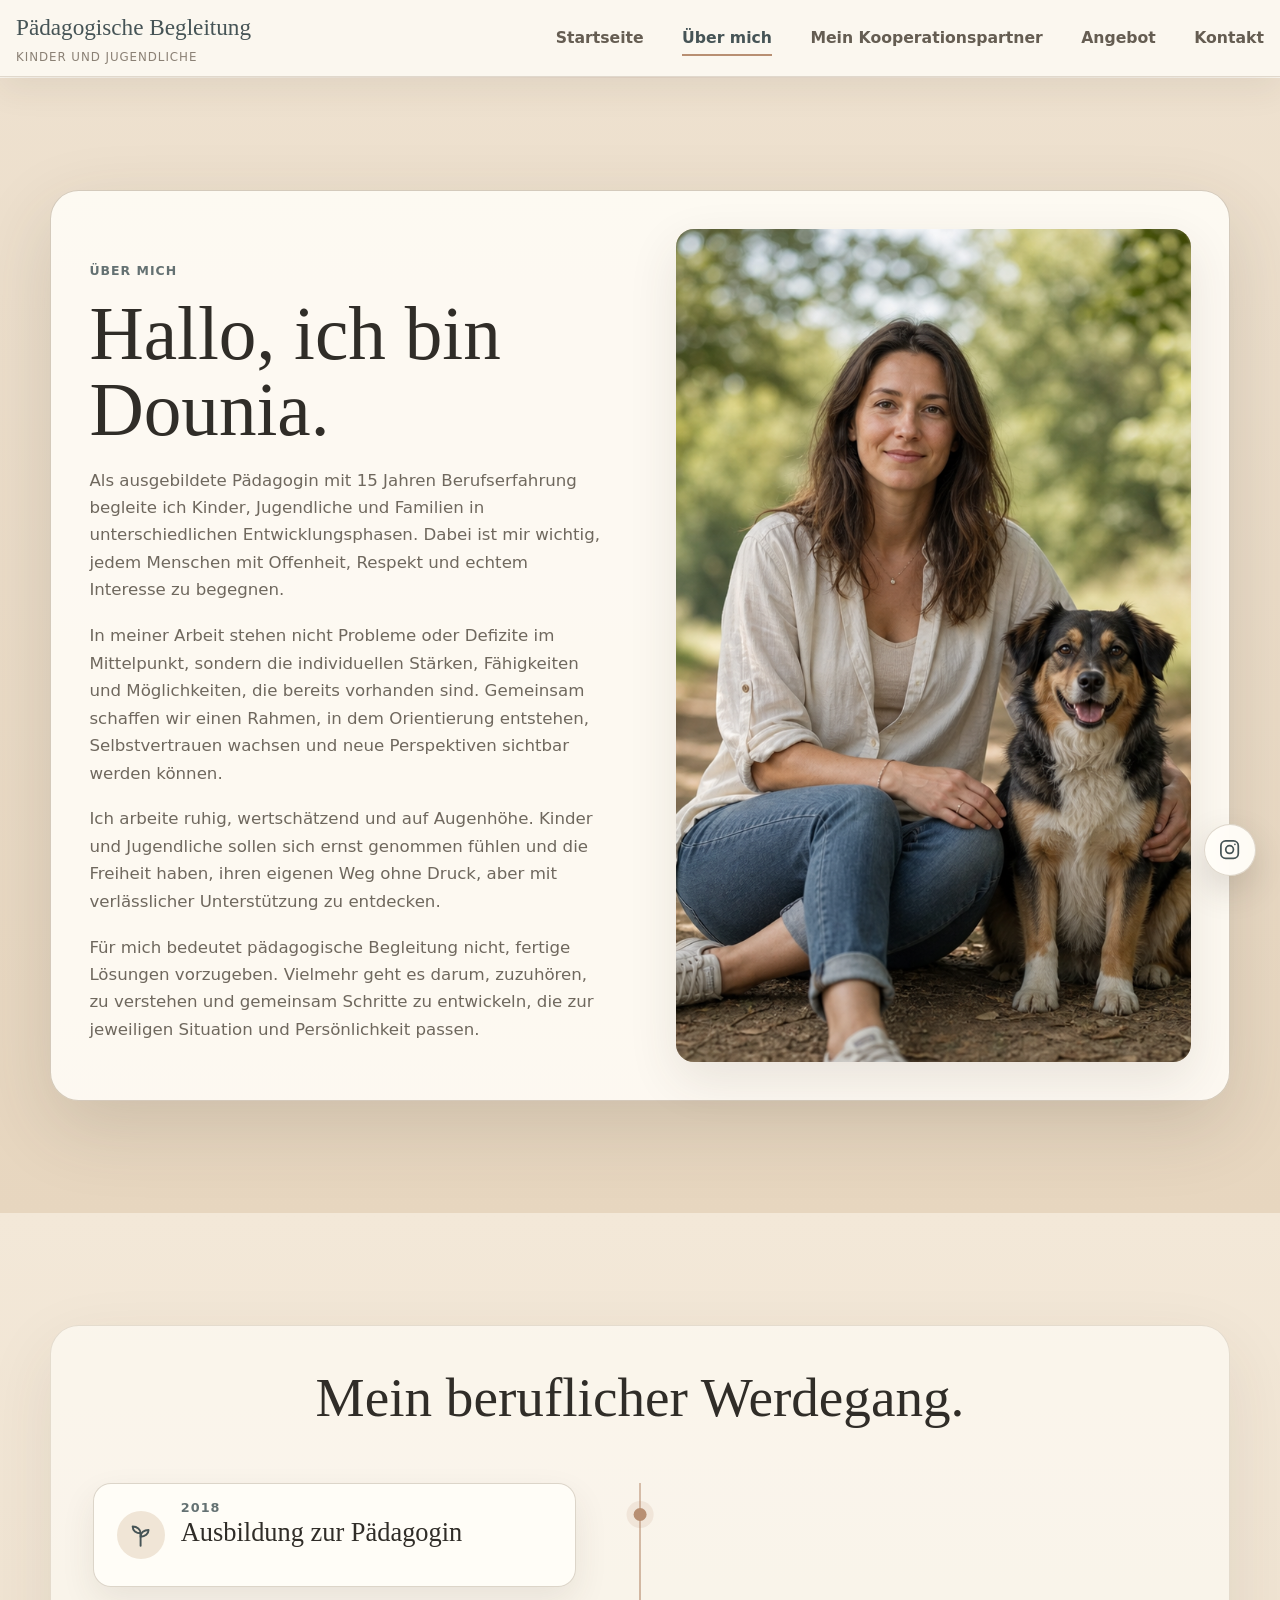
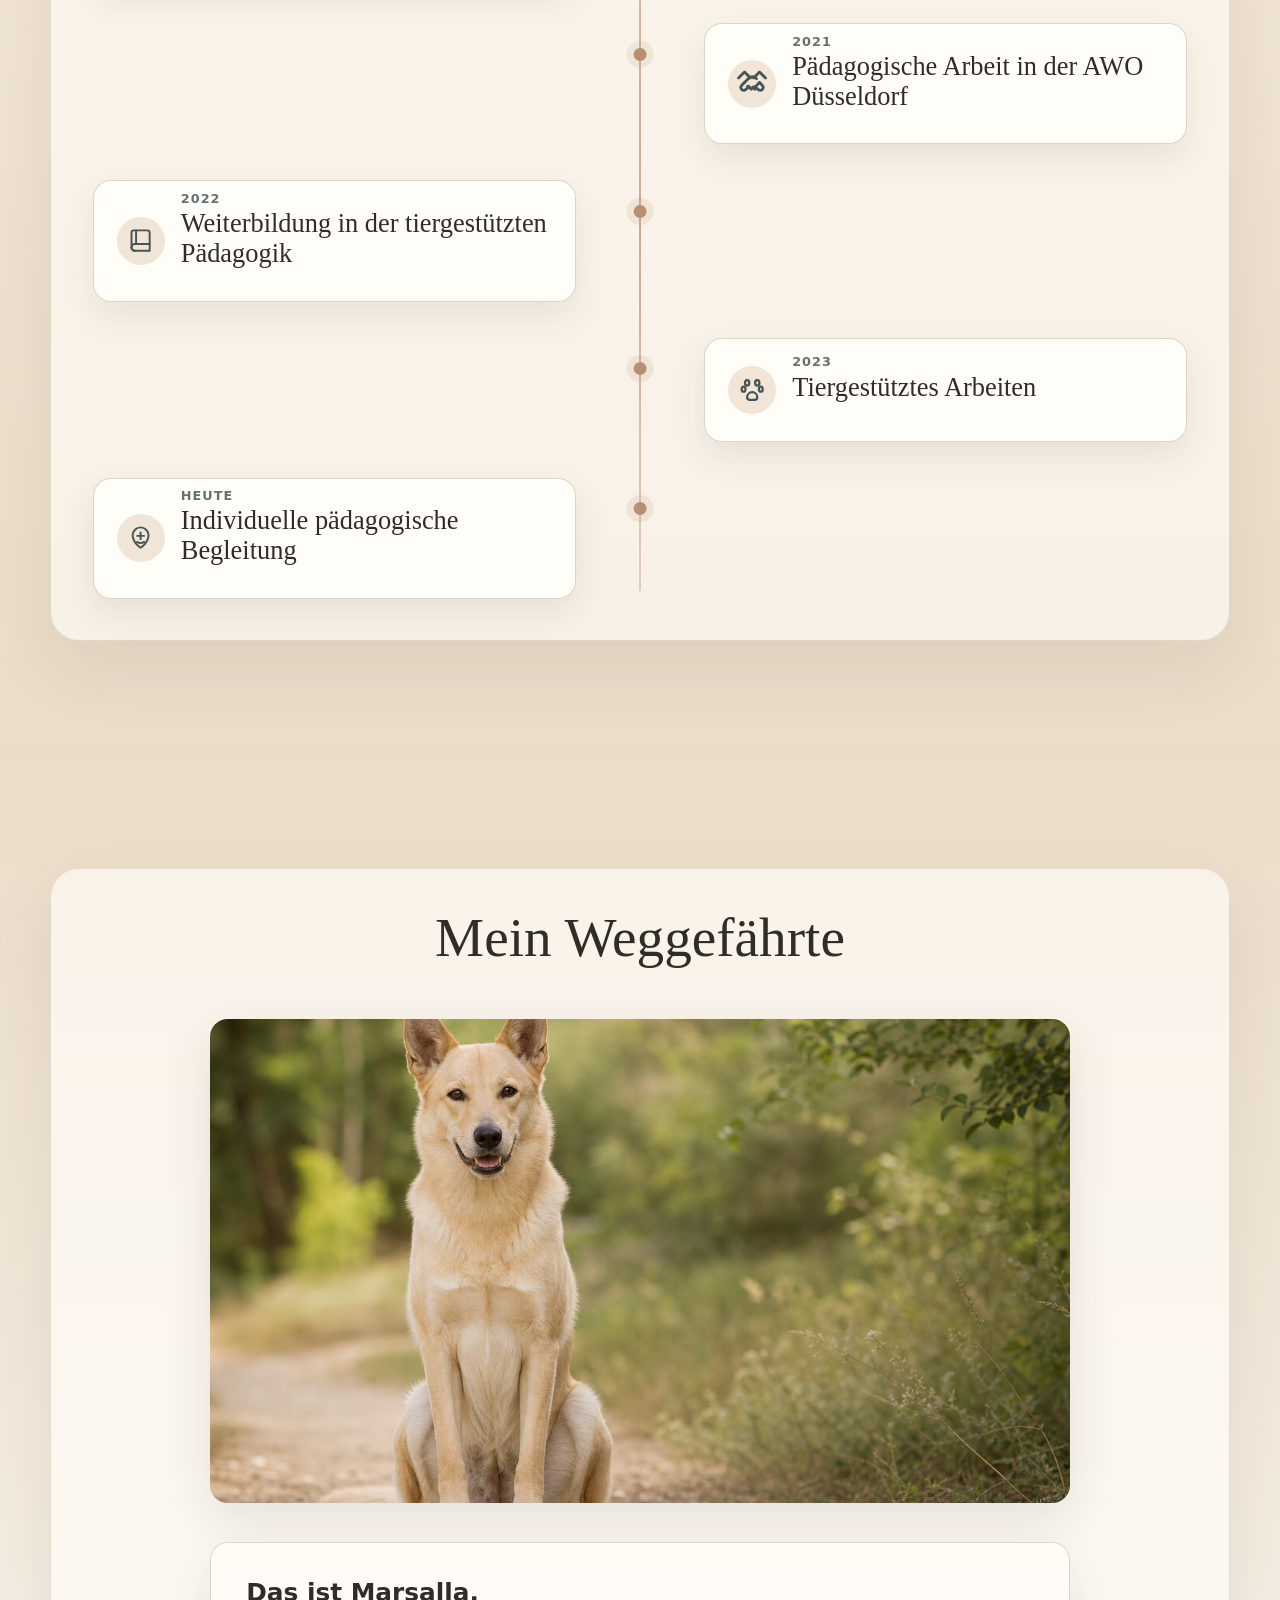
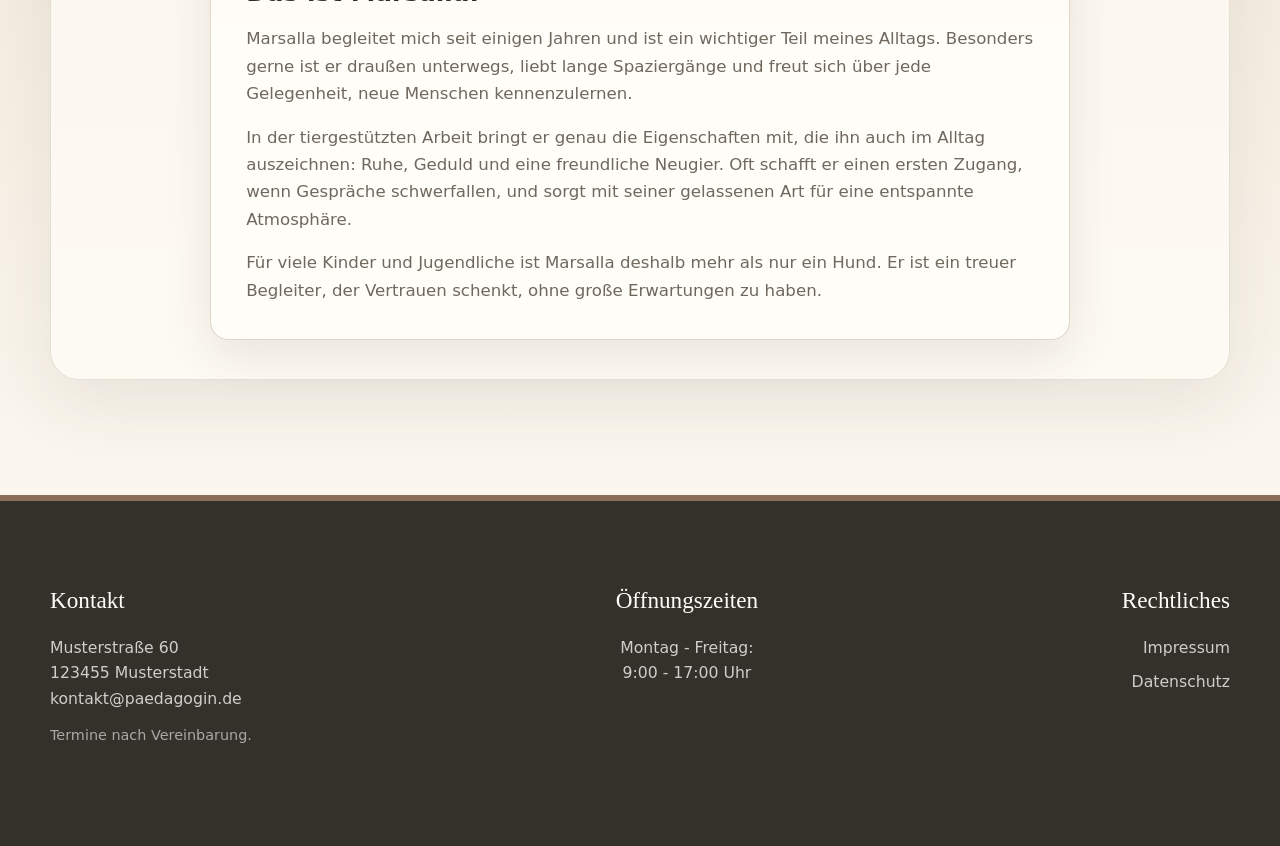
==== commit 4f541869: "save" ====
--- a/about.html
+++ b/about.html
@@ -11,10 +11,10 @@
   <header class="site-header">
     <div class="nav-shell">
       <a class="brand" href="index.html" aria-label="Startseite"><span class="brand__name">Pädagogische Begleitung</span><span class="brand__subline">Kinder und Jugendliche</span></a>
-      <nav class="desktop-nav" aria-label="Hauptnavigation"><a href="index.html">Startseite</a><a class="is-active" href="about.html">Über mich</a><a href="partners.html">Kooperationspartner</a><a href="services.html">Angebot</a><a href="contact.html">Kontakt</a></nav>
+      <nav class="desktop-nav" aria-label="Hauptnavigation"><a href="index.html">Startseite</a><a class="is-active" href="about.html">Über mich</a><a href="partners.html">Mein Kooperationspartner</a><a href="services.html">Angebot</a><a href="contact.html">Kontakt</a></nav>
       <button class="menu-toggle" type="button" aria-label="Menü öffnen" aria-expanded="false" aria-controls="mobile-menu"><span></span><span></span><span></span></button>
     </div>
-    <nav class="mobile-nav" id="mobile-menu" aria-label="Mobile Navigation"><a href="index.html">Startseite</a><a class="is-active" href="about.html">Über mich</a><a href="partners.html">Kooperationspartner</a><a href="services.html">Angebot</a><a href="contact.html">Kontakt</a></nav>
+    <nav class="mobile-nav" id="mobile-menu" aria-label="Mobile Navigation"><a href="index.html">Startseite</a><a class="is-active" href="about.html">Über mich</a><a href="partners.html">Mein Kooperationspartner</a><a href="services.html">Angebot</a><a href="contact.html">Kontakt</a></nav>
   </header>
 
   <main>
@@ -101,7 +101,7 @@
 
   </main>
 
-  <footer class="site-footer"><div class="container footer-grid"><div><strong>Kontakt</strong><p>Musterstraße 60<br>123455 Musterstadt<br><a href="mailto:kontakt@paedagogin.de">kontakt@paedagogin.de</a></p><p class="footer-note">Termine nach Vereinbarung.</p></div><div><strong>Rechtliches</strong><a href="impressum.html">Impressum</a><a href="datenschutz.html">Datenschutz</a></div></div></footer>
+  <footer class="site-footer"><div class="container footer-grid"><div><strong>Kontakt</strong><p>Musterstraße 60<br>123455 Musterstadt<br><a href="mailto:kontakt@paedagogin.de">kontakt@paedagogin.de</a></p><p class="footer-note">Termine nach Vereinbarung.</p></div><div><strong>Öffnungszeiten</strong><p>Montag - Freitag:<br>9:00 - 17:00 Uhr</p></div><div><strong>Rechtliches</strong><a href="impressum.html">Impressum</a><a href="datenschutz.html">Datenschutz</a></div></div></footer>
   <a class="instagram-float" href="https://www.instagram.com/" target="_blank" rel="noopener noreferrer" aria-label="Instagram-Seite öffnen"><svg viewBox="0 0 24 24" aria-hidden="true"><rect x="3" y="3" width="18" height="18" rx="5"/><circle cx="12" cy="12" r="4"/><path d="M17.5 6.5h.01"/></svg></a>
   <script src="js/main.js"></script>
 </body>
--- a/css/styles.css
+++ b/css/styles.css
@@ -61,6 +61,8 @@
 .section--cream { background: linear-gradient(180deg, #efe0cd, #f5e9d9); }
 .audience-section { background: linear-gradient(180deg, #eadcc8, #f0e4d4); padding-top: clamp(3.5rem, 7vw, 5.5rem); }
 .intro-section { background: linear-gradient(180deg, #eadcc8, #f1e5d5); }
+.intro-section { padding-bottom: clamp(2.5rem, 5vw, 4rem); }
+.intro-section + .section--soft { padding-top: clamp(2.5rem, 5vw, 4rem); }
 .approach-section { background: linear-gradient(180deg, #f7f0e6, #fbf7ef); }
 .section-heading { max-width: 760px; }
 .section-heading--center { margin: 0 auto clamp(2rem, 5vw, 3.25rem); text-align: center; }
@@ -109,6 +111,7 @@
   font-size: 0.98rem;
   padding: 0.75rem 0;
   position: relative;
+  white-space: nowrap;
 }
 .desktop-nav a::after, .mobile-nav a::after {
   content: "";
@@ -140,15 +143,20 @@
 .menu-toggle.is-open span:nth-child(2) { opacity: 0; }
 .menu-toggle.is-open span:nth-child(3) { transform: translateY(-7px) rotate(-45deg); }
 .mobile-nav {
-  display: block;
+  display: grid;
   max-height: 0;
   overflow: hidden;
   width: min(100% - 2rem, 1280px);
   margin: 0 auto;
   transition: max-height 220ms ease, padding 220ms ease;
 }
-.mobile-nav.is-open { max-height: 420px; padding: 0.4rem 0 1rem; }
-.mobile-nav > a { min-width: 0; border-top: 1px solid var(--line); }
+.mobile-nav.is-open { max-height: 520px; padding: 0.4rem 0 1rem; }
+.mobile-nav > a {
+  display: block;
+  min-width: 0;
+  padding: 1rem 0;
+  border-top: 1px solid var(--line);
+}
 
 .btn {
   min-height: 48px;
@@ -194,6 +202,20 @@
 
 .intro-grid, .split-layout, .subhero-grid, .contact-grid, .faq-grid { display: grid; gap: clamp(2rem, 6vw, 4.5rem); }
 .intro-text { max-width: 680px; }
+.intro-section .intro-grid,
+.home-offer-panel {
+  padding: clamp(1.35rem, 4vw, 2.6rem);
+  background: rgba(255, 253, 248, 0.66);
+  border: 1px solid rgba(139, 119, 93, 0.22);
+  border-radius: clamp(1.15rem, 3vw, 1.8rem);
+  box-shadow: 0 24px 70px rgba(65, 55, 43, 0.09);
+}
+.home-offer-panel {
+  padding-block: clamp(2rem, 5vw, 3.4rem);
+  background: rgba(255, 253, 248, 0.78);
+  border-color: rgba(139, 119, 93, 0.30);
+  box-shadow: 0 28px 78px rgba(65, 55, 43, 0.13);
+}
 .card-grid { display: grid; gap: clamp(1rem, 2.2vw, 1.35rem); }
 .service-card, .qualification-card, .contact-form, .contact-info, .notice-box, .leitbild-box, .profile-card, .service-detail, .process-list, .faq-list article {
   background: rgba(255,253,248,0.94);
@@ -308,6 +330,42 @@
 .subhero--simple { text-align: center; }
 .subhero__text { align-self: center; }
 .subhero h1 { margin-bottom: 1.1rem; }
+.contact-page .subhero h1 {
+  font-size: clamp(2.15rem, 4.2vw, 3.45rem);
+  white-space: nowrap;
+}
+.contact-page .subhero .narrow {
+  padding: clamp(1.8rem, 5vw, 3rem);
+  background: rgba(255, 253, 248, 0.78);
+  border: 1px solid rgba(139, 119, 93, 0.28);
+  border-radius: clamp(1.15rem, 3vw, 1.8rem);
+  box-shadow: 0 24px 70px rgba(65, 55, 43, 0.10);
+}
+.contact-stack {
+  width: min(100% - (var(--space) * 2), 860px);
+  margin-inline: auto;
+}
+.contact-form-section {
+  background: linear-gradient(180deg, #f3e8d8, #eadcc8);
+  padding-top: clamp(2.5rem, 5vw, 4rem);
+  padding-bottom: clamp(2.5rem, 5vw, 4rem);
+}
+.contact-page .section--soft {
+  background: linear-gradient(180deg, #eadcc8, #f3e8d8);
+  padding-top: clamp(2.5rem, 5vw, 4rem);
+  padding-bottom: clamp(2.5rem, 5vw, 4rem);
+}
+.contact-options-section {
+  background: linear-gradient(180deg, #f3e8d8, #fbf7ef);
+}
+.contact-page .section--soft .contact-stack,
+.contact-options-section .contact-stack {
+  padding: clamp(1.35rem, 4vw, 2.6rem);
+  background: rgba(255, 253, 248, 0.62);
+  border: 1px solid rgba(139, 119, 93, 0.20);
+  border-radius: clamp(1.15rem, 3vw, 1.8rem);
+  box-shadow: 0 24px 70px rgba(65, 55, 43, 0.09);
+}
 .subhero--portrait .subhero__text { align-self: start; padding-top: clamp(1rem, 2.5vw, 2rem); }
 .subhero--portrait .subhero__text h1 { font-size: clamp(2.65rem, 6vw, 4.7rem); }
 .subhero--portrait .subhero__text p { max-width: 620px; }
@@ -545,6 +603,30 @@
   max-width: var(--container);
   margin-inline: auto;
 }
+.contact-page .footer-grid {
+  width: min(100% - (var(--space) * 2), 860px);
+  max-width: 860px;
+  margin-inline: auto;
+}
+@media (min-width: 768px) {
+  .contact-page .footer-grid {
+    grid-template-columns: repeat(3, max-content);
+    justify-content: space-between;
+  }
+  .contact-page .footer-grid > div:nth-child(2) {
+    text-align: center;
+  }
+  .contact-page .footer-grid > div:nth-child(2) a,
+  .contact-page .footer-grid > div:nth-child(2) p {
+    margin-inline: auto;
+  }
+  .contact-page .footer-grid > div:nth-child(3) {
+    text-align: right;
+  }
+  .contact-page .footer-grid > div:nth-child(3) a {
+    margin-left: auto;
+  }
+}
 
 .instagram-float {
   position: fixed;
@@ -597,8 +679,6 @@
   .qualification-grid { grid-template-columns: repeat(2, minmax(0, 1fr)); }
 }
 @media (min-width: 768px) {
-  .desktop-nav { display: flex; }
-  .menu-toggle, .mobile-nav { display: none; }
   .hero__content { width: min(100% - 4rem, 1080px); margin-left: max(var(--space), calc((100vw - var(--container)) / 2)); margin-right: auto; }
   .intro-grid { grid-template-columns: minmax(0, 0.9fr) minmax(0, 1fr); align-items: start; }
   .audience-grid { grid-template-columns: repeat(3, minmax(0, 1fr)); }
@@ -608,7 +688,23 @@
   .credentials-layout { grid-template-columns: minmax(0, 0.82fr) minmax(0, 1fr); }
   .contact-band__inner { grid-template-columns: minmax(0, 1fr) auto; }
   .service-detail { grid-template-columns: auto minmax(0, 1fr); gap: 1.4rem; }
-  .footer-grid { grid-template-columns: minmax(0, 1fr) minmax(0, 1fr); }
+  .footer-grid {
+    grid-template-columns: repeat(3, max-content);
+    justify-content: space-between;
+  }
+  .footer-grid > div:nth-child(2) {
+    text-align: center;
+  }
+  .footer-grid > div:nth-child(2) a,
+  .footer-grid > div:nth-child(2) p {
+    margin-inline: auto;
+  }
+  .footer-grid > div:nth-child(3) {
+    text-align: right;
+  }
+  .footer-grid > div:nth-child(3) a {
+    margin-left: auto;
+  }
   .timeline {
     gap: clamp(1.4rem, 3vw, 2.25rem);
   }
@@ -633,6 +729,10 @@
     grid-column: 2;
     margin-left: clamp(2rem, 6vw, 4rem);
   }
+}
+@media (min-width: 1120px) {
+  .desktop-nav { display: flex; }
+  .menu-toggle, .mobile-nav { display: none; }
 }
 @media (min-width: 1024px) {
   .card-grid--three { grid-template-columns: repeat(3, minmax(0, 1fr)); }
@@ -663,6 +763,7 @@
   .nav-shell { width: min(100% - 1rem, 1280px); }
   .hero__content { width: min(100% - 1rem, 880px); }
   .container { width: min(100% - 1rem, var(--container)); }
+  .contact-page .subhero h1 { white-space: normal; }
   .instagram-float {
     width: 3rem;
     height: 3rem;
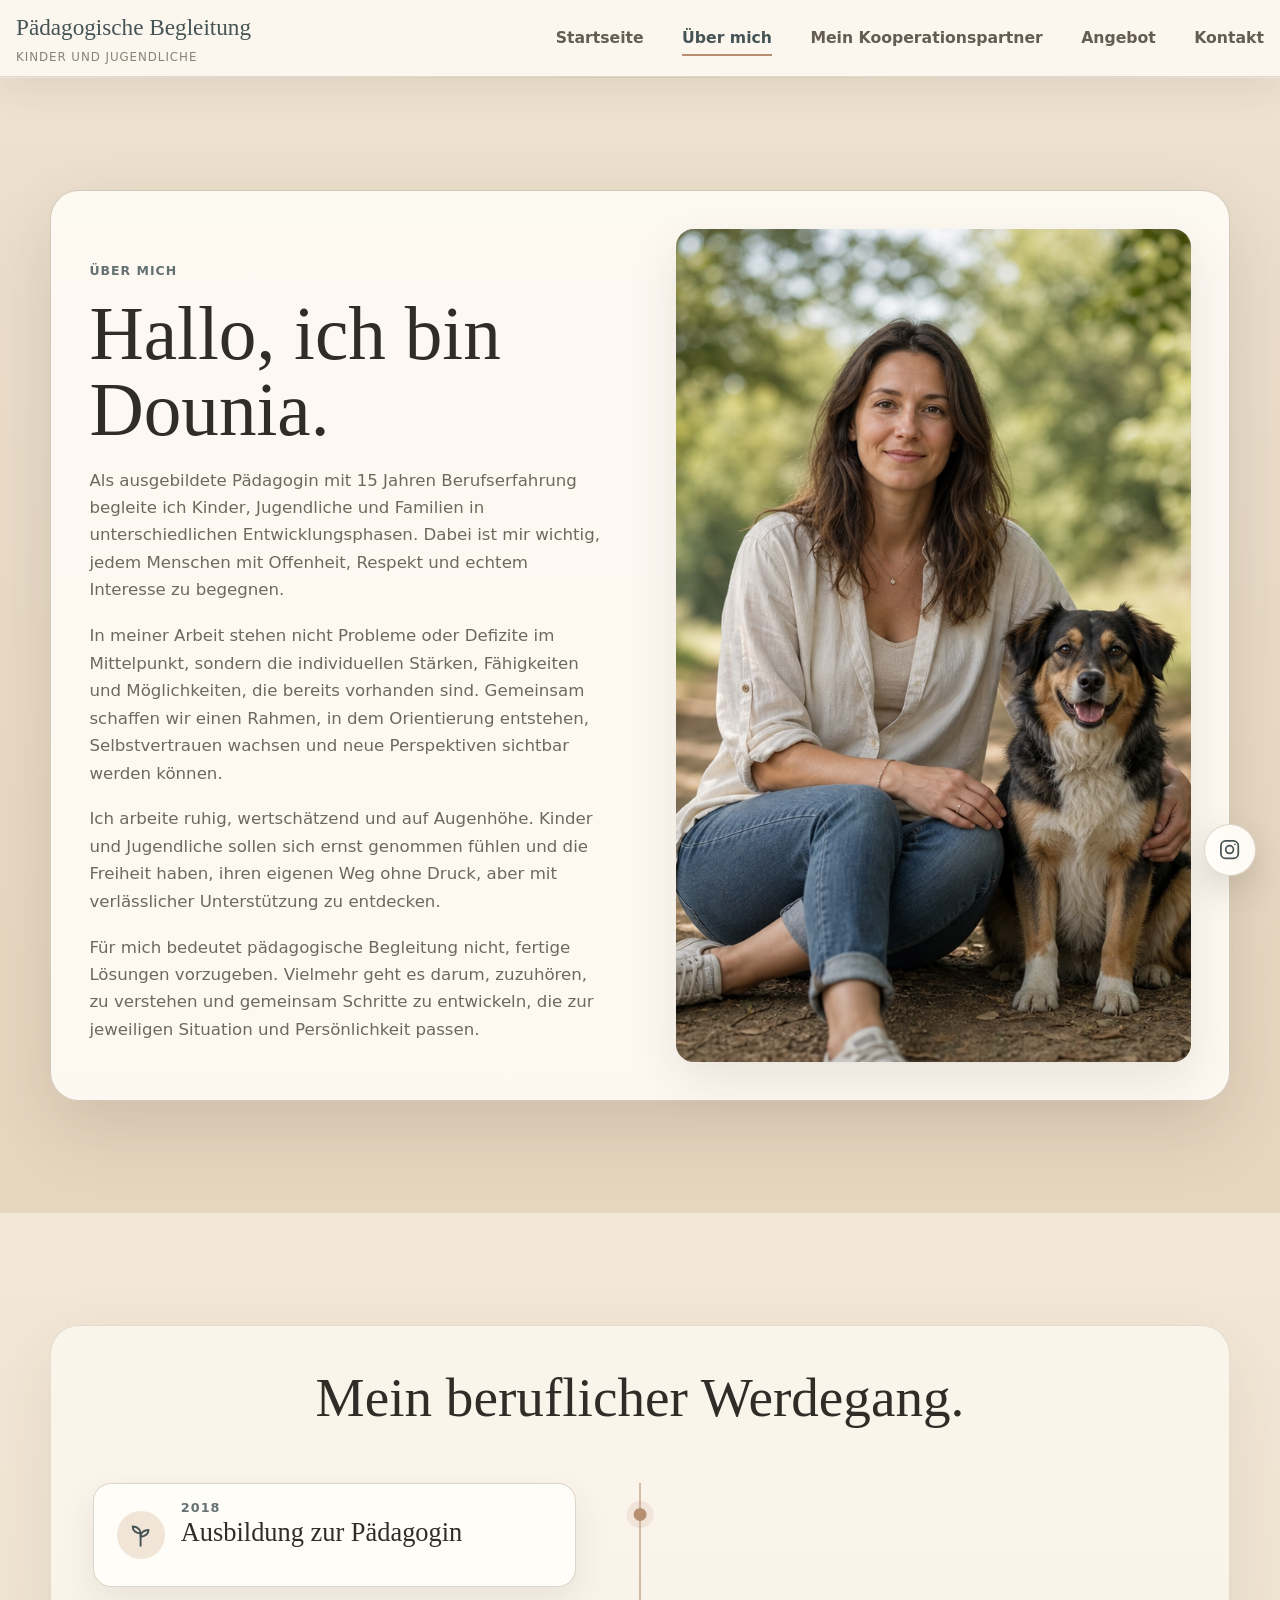
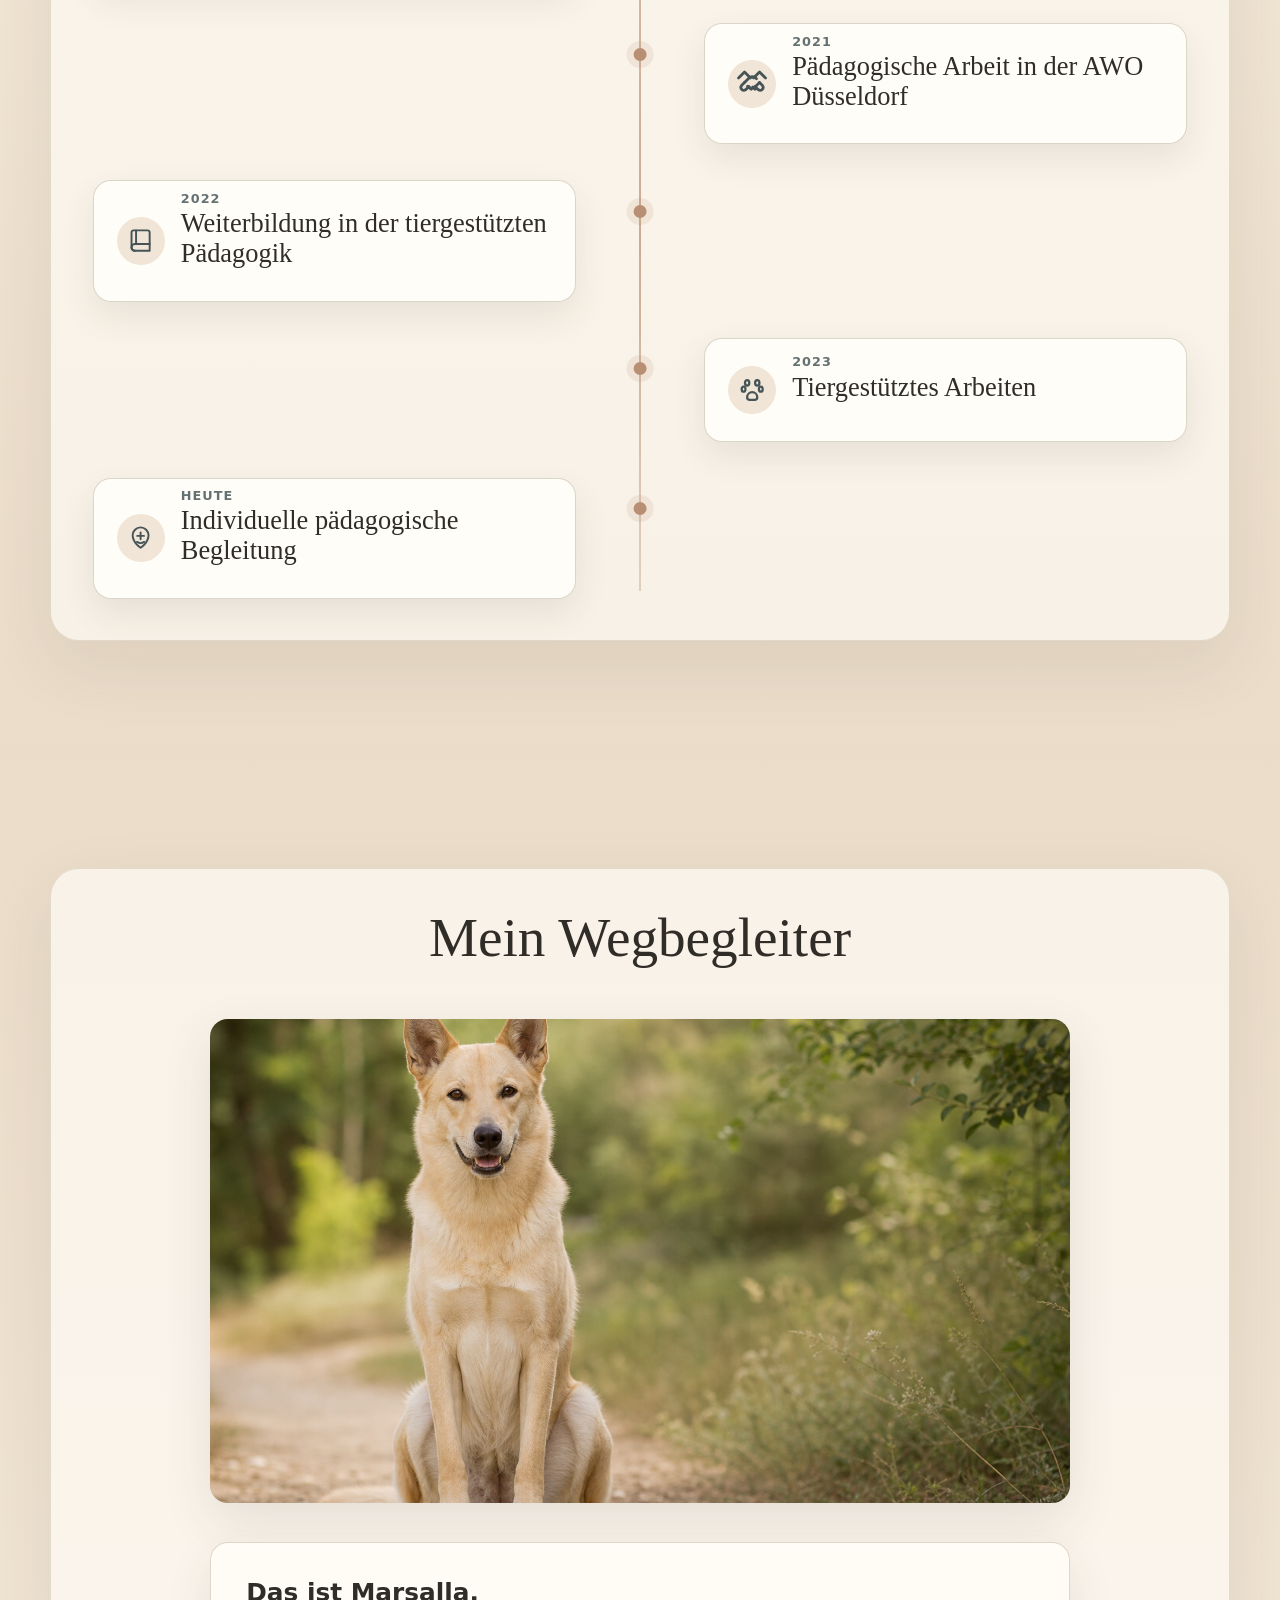
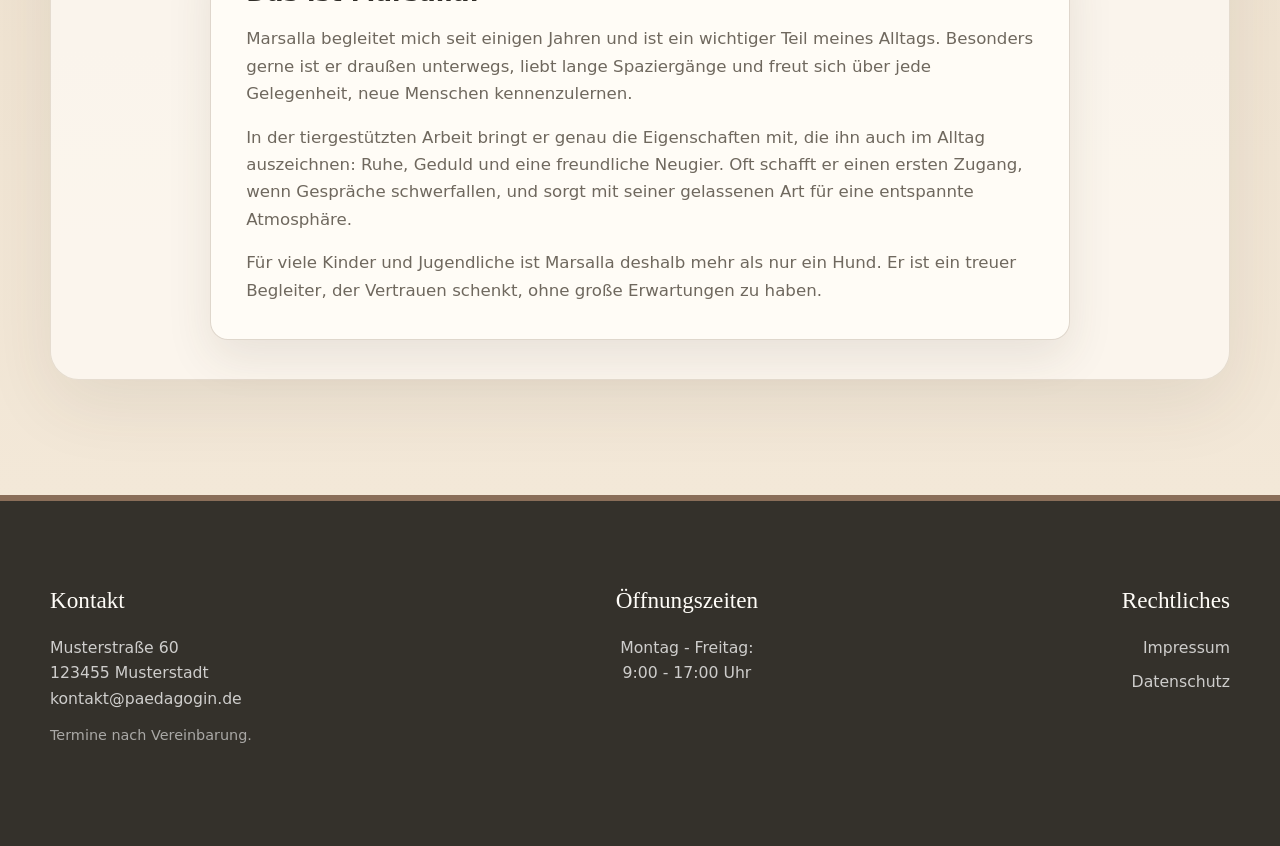
==== commit fda26fc8: "save" ====
--- a/about.html
+++ b/about.html
@@ -85,7 +85,7 @@
     <section class="section dog-companion-section">
       <div class="container companion-panel">
         <div class="section-heading section-heading--center companion-heading reveal">
-          <h2>Mein Weggefährte</h2>
+          <h2>Mein Wegbegleiter</h2>
         </div>
         <div class="companion-content">
           <div class="image-panel companion-image reveal"><img src="assets/images/hund-begleitung.png" alt="Beiger Hund mit Stehohren sitzt ruhig in der Natur"></div>
--- a/css/styles.css
+++ b/css/styles.css
@@ -2,7 +2,7 @@
   --sage: #8b9f86;
   --sage-dark: #657a61;
   --sage-soft: #eef1e8;
-  --cream: #fbf7ef;
+  --cream: #f6eee3;
   --cream-deep: #f3eadc;
   --sand: #eadcc8;
   --sand-soft: #f7f0e6;
@@ -57,13 +57,18 @@
 }
 .lead { font-size: clamp(1.08rem, 2.2vw, 1.35rem); color: var(--warm-gray); line-height: 1.75; }
 .section { padding: clamp(4rem, 9vw, 7.5rem) 0; }
-.section--soft { background: linear-gradient(180deg, #f0e2cf, #fbf7ef); }
+.section--soft { background: linear-gradient(180deg, #f3e8d8, #eadcc8); }
 .section--cream { background: linear-gradient(180deg, #efe0cd, #f5e9d9); }
+.home-page .intro-section { background: linear-gradient(180deg, #f3e8d8, #eadcc8); }
+.home-page .intro-section + .section--soft { background: linear-gradient(180deg, #eadcc8, #f3e8d8); }
+.services-page .subhero { background: linear-gradient(180deg, #eee1cf, #e7d6bf); }
+.services-page .section--soft { background: linear-gradient(180deg, #f3e8d8, #eadcc8); }
+.services-process-section { background: linear-gradient(180deg, #eadcc8, #f3e8d8); }
 .audience-section { background: linear-gradient(180deg, #eadcc8, #f0e4d4); padding-top: clamp(3.5rem, 7vw, 5.5rem); }
-.intro-section { background: linear-gradient(180deg, #eadcc8, #f1e5d5); }
+.intro-section { background: linear-gradient(180deg, #f3e8d8, #eadcc8); }
 .intro-section { padding-bottom: clamp(2.5rem, 5vw, 4rem); }
 .intro-section + .section--soft { padding-top: clamp(2.5rem, 5vw, 4rem); }
-.approach-section { background: linear-gradient(180deg, #f7f0e6, #fbf7ef); }
+.approach-section { background: linear-gradient(180deg, #eadcc8, #f3e8d8); }
 .section-heading { max-width: 760px; }
 .section-heading--center { margin: 0 auto clamp(2rem, 5vw, 3.25rem); text-align: center; }
 .section-heading--center p:last-child { margin-inline: auto; max-width: 680px; }
@@ -356,7 +361,7 @@
   padding-bottom: clamp(2.5rem, 5vw, 4rem);
 }
 .contact-options-section {
-  background: linear-gradient(180deg, #f3e8d8, #fbf7ef);
+  background: linear-gradient(180deg, #f3e8d8, #eadcc8);
 }
 .contact-page .section--soft .contact-stack,
 .contact-options-section .contact-stack {
@@ -365,6 +370,43 @@
   border: 1px solid rgba(139, 119, 93, 0.20);
   border-radius: clamp(1.15rem, 3vw, 1.8rem);
   box-shadow: 0 24px 70px rgba(65, 55, 43, 0.09);
+}
+.legal-section {
+  background: linear-gradient(180deg, #f3e8d8, #eadcc8);
+}
+.legal-panel {
+  max-width: 920px;
+  padding: clamp(1.6rem, 4vw, 2.8rem);
+  background: rgba(255, 253, 248, 0.82);
+  border: 1px solid rgba(139, 119, 93, 0.24);
+  border-radius: clamp(1.15rem, 3vw, 1.8rem);
+  box-shadow: 0 24px 70px rgba(65, 55, 43, 0.10);
+}
+.legal-panel section {
+  padding-block: clamp(1.1rem, 3vw, 1.65rem);
+  border-bottom: 1px solid rgba(139, 119, 93, 0.18);
+}
+.legal-panel section:first-child {
+  padding-top: 0;
+}
+.legal-panel section:last-of-type {
+  border-bottom: 0;
+}
+.legal-panel h2 {
+  margin-bottom: 0.6rem;
+  font-size: clamp(1.55rem, 3vw, 2.25rem);
+}
+.legal-panel h3 {
+  margin: 1rem 0 0.25rem;
+  font-family: Georgia, "Times New Roman", serif;
+  font-size: clamp(1.15rem, 2vw, 1.35rem);
+  font-weight: 500;
+  color: var(--ink);
+}
+.legal-updated {
+  margin: clamp(1rem, 3vw, 1.5rem) 0 0;
+  color: var(--stone);
+  font-size: 0.95rem;
 }
 .subhero--portrait .subhero__text { align-self: start; padding-top: clamp(1rem, 2.5vw, 2rem); }
 .subhero--portrait .subhero__text h1 { font-size: clamp(2.65rem, 6vw, 4.7rem); }
@@ -381,7 +423,7 @@
 .subhero--portrait .portrait-panel { min-height: clamp(520px, 58vw, 760px); }
 .subhero--portrait .portrait-panel img { aspect-ratio: auto; object-position: center center; }
 .timeline-section { background: linear-gradient(180deg, #f3e8d8, #eadcc8); padding-block: clamp(4.5rem, 9vw, 7rem); }
-.dog-companion-section { background: linear-gradient(180deg, #eadcc8, #fbf7ef); }
+.dog-companion-section { background: linear-gradient(180deg, #eadcc8, #f3e8d8); }
 .timeline-section > .container {
   padding: clamp(1.35rem, 4vw, 2.6rem);
   background: rgba(255, 253, 248, 0.62);
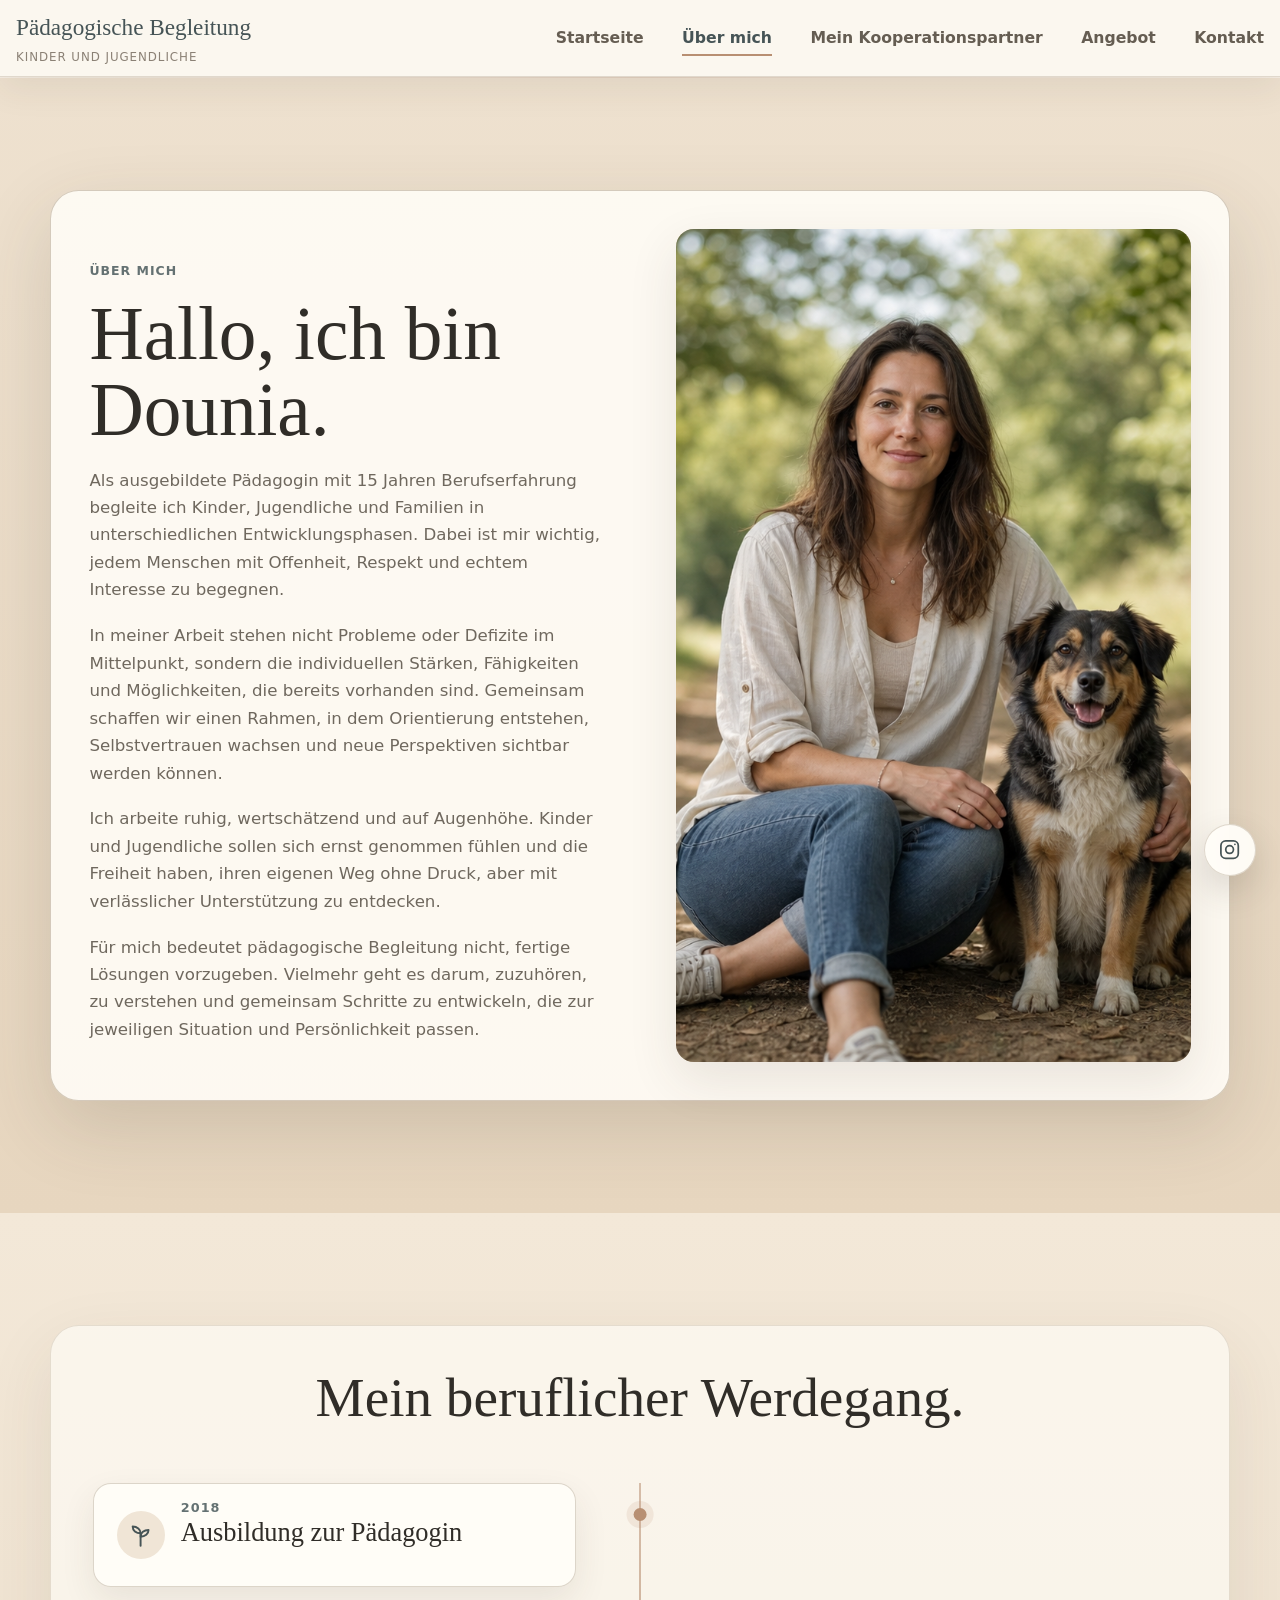
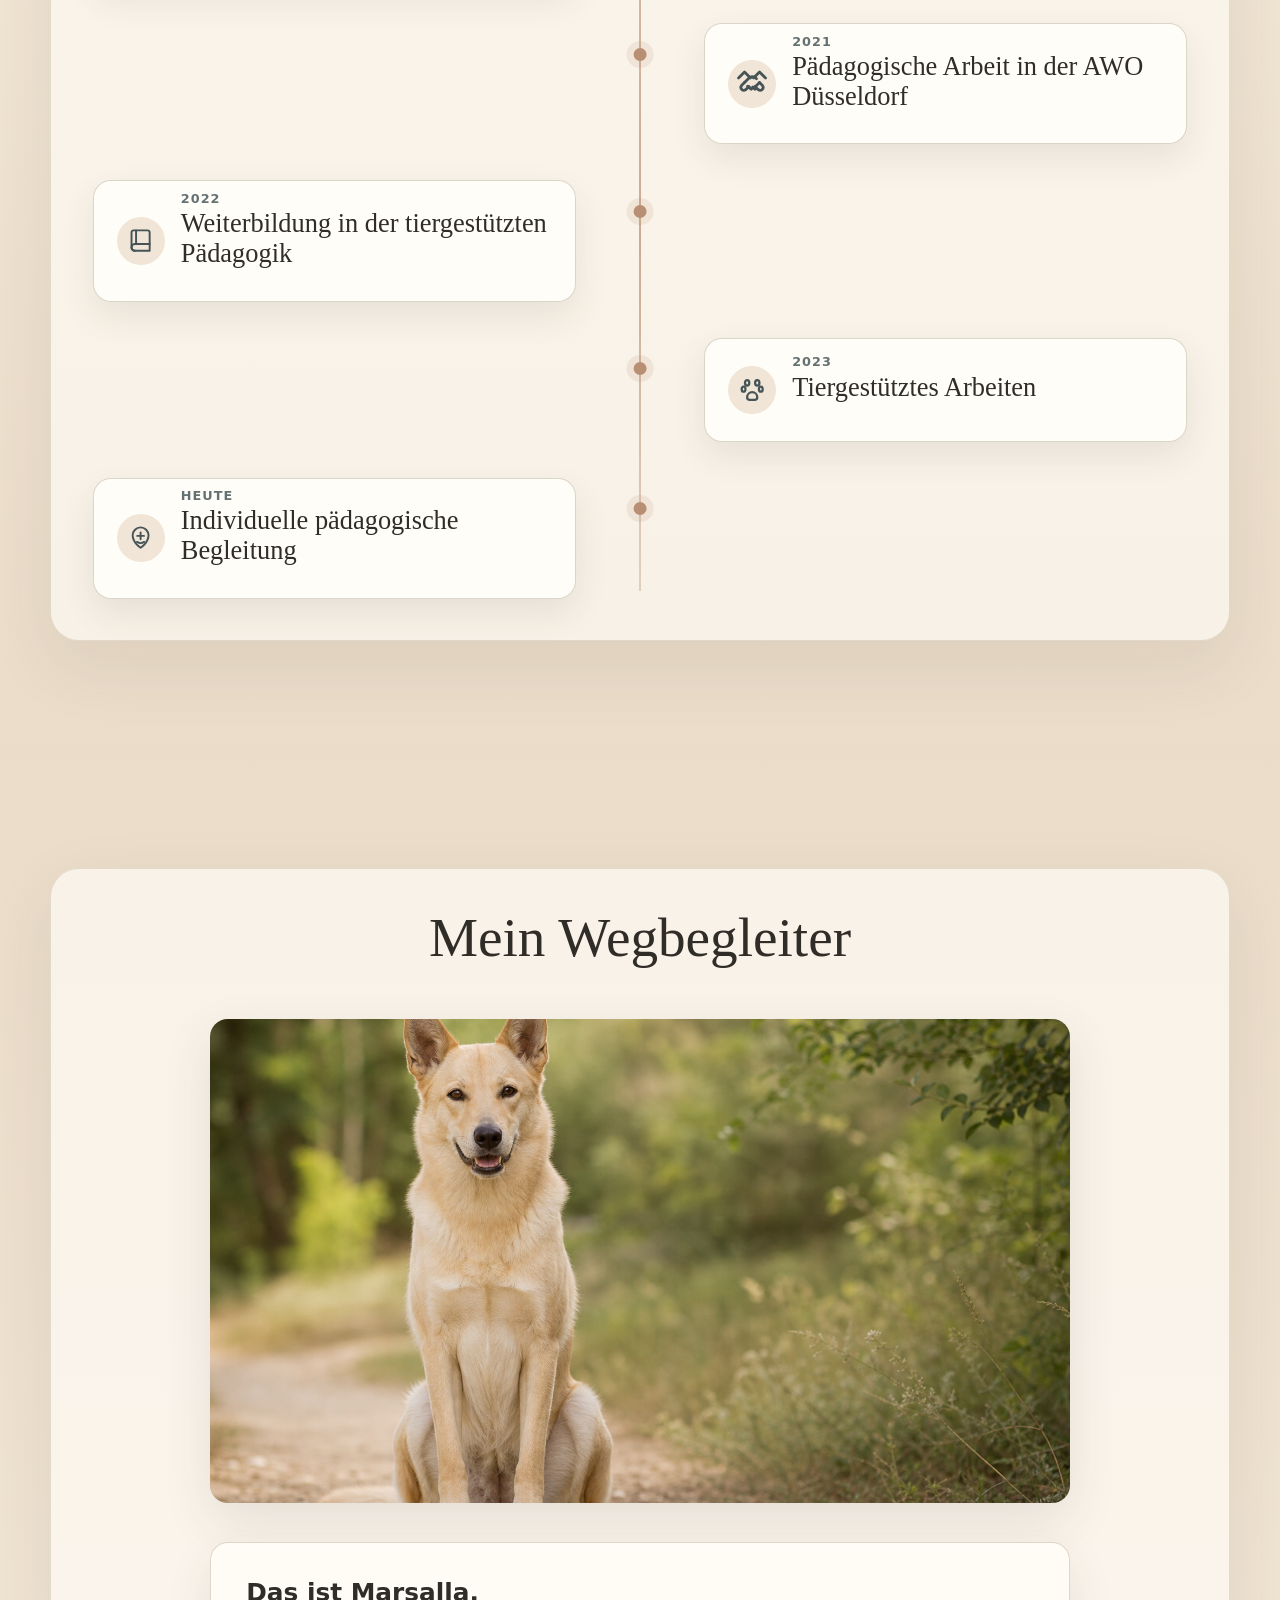
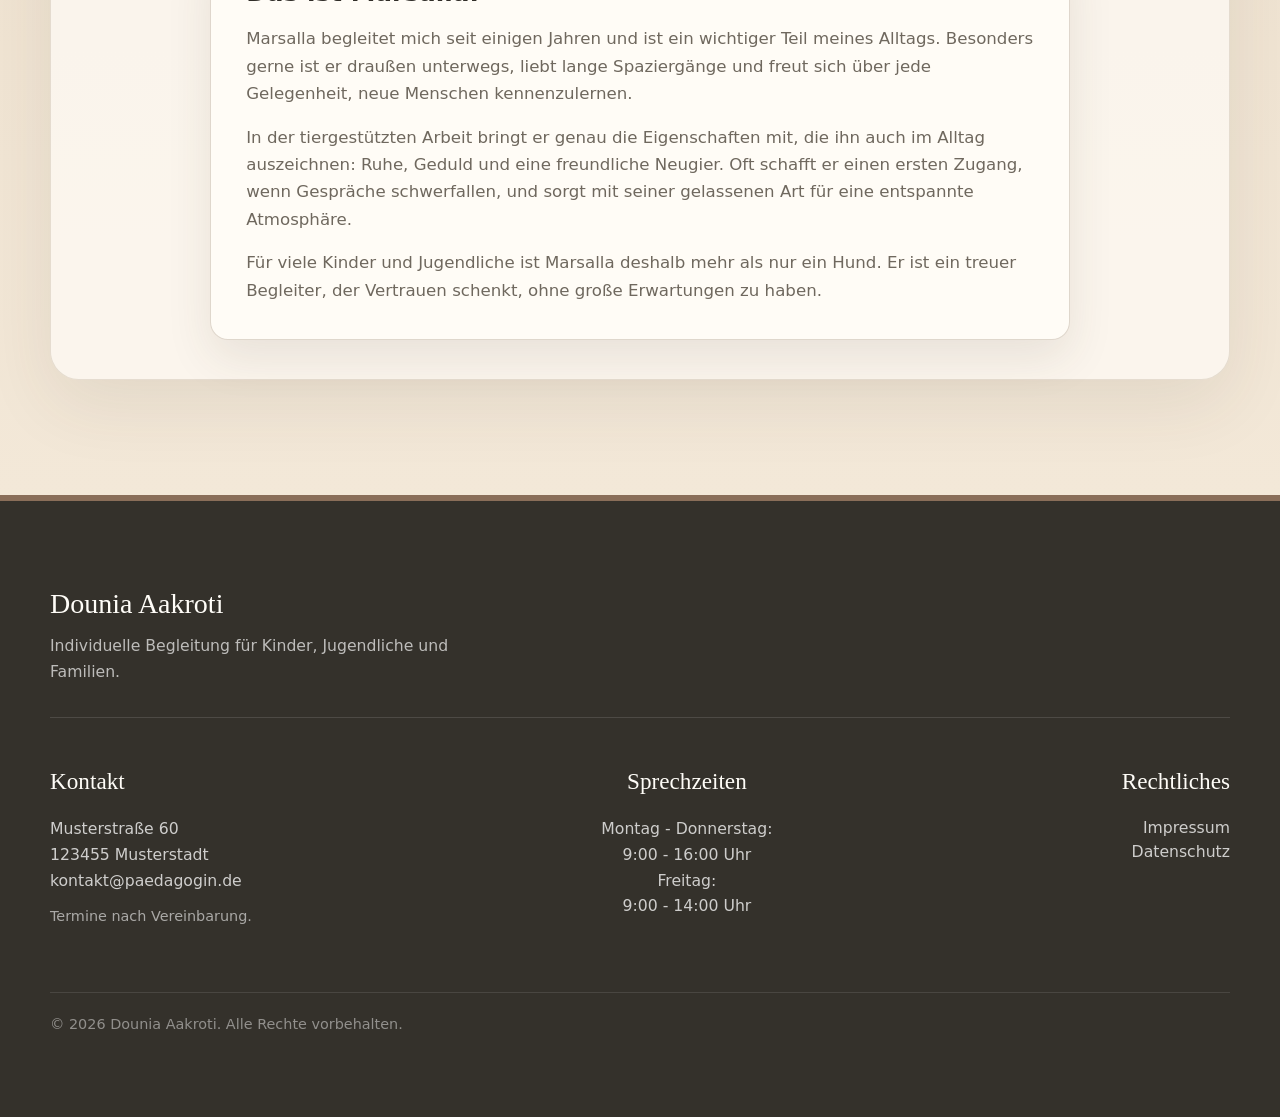
==== commit 0811f0c8: "save" ====
--- a/about.html
+++ b/about.html
@@ -101,7 +101,7 @@
 
   </main>
 
-  <footer class="site-footer"><div class="container footer-grid"><div><strong>Kontakt</strong><p>Musterstraße 60<br>123455 Musterstadt<br><a href="mailto:kontakt@paedagogin.de">kontakt@paedagogin.de</a></p><p class="footer-note">Termine nach Vereinbarung.</p></div><div><strong>Öffnungszeiten</strong><p>Montag - Freitag:<br>9:00 - 17:00 Uhr</p></div><div><strong>Rechtliches</strong><a href="impressum.html">Impressum</a><a href="datenschutz.html">Datenschutz</a></div></div></footer>
+  <footer class="site-footer"><div class="container footer-identity"><strong>Dounia Aakroti</strong><p>Individuelle Begleitung für Kinder, Jugendliche und Familien.</p></div><div class="container footer-grid"><div><strong>Kontakt</strong><p>Musterstraße 60<br>123455 Musterstadt<br><a href="mailto:kontakt@paedagogin.de">kontakt@paedagogin.de</a></p><p class="footer-note">Termine nach Vereinbarung.</p></div><div><strong>Sprechzeiten</strong><p>Montag - Donnerstag:<br>9:00 - 16:00 Uhr<br>Freitag:<br>9:00 - 14:00 Uhr</p></div><div><strong>Rechtliches</strong><a href="impressum.html">Impressum</a><a href="datenschutz.html">Datenschutz</a></div></div><div class="container footer-copyright"><p>© 2026 Dounia Aakroti. Alle Rechte vorbehalten.</p></div></footer>
   <a class="instagram-float" href="https://www.instagram.com/" target="_blank" rel="noopener noreferrer" aria-label="Instagram-Seite öffnen"><svg viewBox="0 0 24 24" aria-hidden="true"><rect x="3" y="3" width="18" height="18" rx="5"/><circle cx="12" cy="12" r="4"/><path d="M17.5 6.5h.01"/></svg></a>
   <script src="js/main.js"></script>
 </body>
--- a/css/styles.css
+++ b/css/styles.css
@@ -206,9 +206,19 @@
 .hero__content .lead { max-width: 690px; margin-bottom: 1.8rem; color: #453f37; text-shadow: 0 1px 14px rgba(251,247,239,0.34); }
 
 .intro-grid, .split-layout, .subhero-grid, .contact-grid, .faq-grid { display: grid; gap: clamp(2rem, 6vw, 4.5rem); }
+.intro-section .section-heading {
+  align-self: stretch;
+  display: grid;
+  grid-template-rows: auto 1fr;
+}
+.intro-section .section-heading h2 {
+  align-self: center;
+  hyphens: none;
+}
 .intro-text { max-width: 680px; }
 .intro-section .intro-grid,
 .home-offer-panel {
+  position: relative;
   padding: clamp(1.35rem, 4vw, 2.6rem);
   background: rgba(255, 253, 248, 0.66);
   border: 1px solid rgba(139, 119, 93, 0.22);
@@ -373,6 +383,10 @@
 }
 .legal-section {
   background: linear-gradient(180deg, #f3e8d8, #eadcc8);
+}
+.legal-page .subhero h1 {
+  font-size: clamp(2.35rem, 5vw, 4rem);
+  white-space: nowrap;
 }
 .legal-panel {
   max-width: 920px;
@@ -628,6 +642,11 @@
   border-top: 6px solid rgba(184,143,114,0.65);
 }
 .footer-grid { display: grid; gap: clamp(1.8rem, 4vw, 3rem); }
+.footer-identity {
+  margin-bottom: clamp(1.8rem, 4vw, 2.8rem);
+  padding-bottom: clamp(1.4rem, 3vw, 2rem);
+  border-bottom: 1px solid rgba(255,255,255,0.12);
+}
 .site-footer strong {
   display: block;
   margin-bottom: 0.95rem;
@@ -637,8 +656,31 @@
   font-weight: 500;
 }
 .site-footer p, .site-footer a { color: rgba(255,255,255,0.76); font-size: 0.98rem; }
+.footer-identity strong {
+  margin-bottom: 0.35rem;
+  font-size: clamp(1.3rem, 2.4vw, 1.75rem);
+}
+.footer-identity p {
+  margin: 0;
+  max-width: 420px;
+  color: rgba(255,255,255,0.68);
+}
+.footer-copyright {
+  margin-top: clamp(1.8rem, 4vw, 2.8rem);
+  padding-top: 1.25rem;
+  border-top: 1px solid rgba(255,255,255,0.10);
+}
+.footer-copyright p {
+  margin: 0;
+  color: rgba(255,255,255,0.46);
+  font-size: 0.9rem;
+}
 .site-footer a { display: block; width: fit-content; margin-bottom: 0.55rem; }
 .site-footer a:hover { color: var(--white); }
+.footer-grid > div:nth-child(3) a {
+  line-height: 1.55;
+  margin-bottom: 0;
+}
 .footer-note { margin-top: -0.4rem; font-size: 0.9rem !important; color: rgba(255,255,255,0.58) !important; }
 .about-page .footer-grid {
   width: min(100% - (var(--space) * 2), var(--container));
@@ -799,6 +841,15 @@
   .nav-shell { width: min(100% - 4rem, 1320px); }
   .hero__content { width: min(100% - 4rem, 1120px); }
 }
+@media (max-width: 767px) {
+  .intro-section .section-heading h2 {
+    font-size: clamp(1.95rem, 8.2vw, 2.25rem);
+    line-height: 1.08;
+  }
+  .home-offer-panel .card-grid {
+    grid-template-columns: 1fr;
+  }
+}
 @media (max-width: 389px) {
   .brand__name { font-size: 1rem; }
   .brand__subline { font-size: 0.65rem; }
@@ -806,6 +857,7 @@
   .hero__content { width: min(100% - 1rem, 880px); }
   .container { width: min(100% - 1rem, var(--container)); }
   .contact-page .subhero h1 { white-space: normal; }
+  .legal-page .subhero h1 { white-space: normal; }
   .instagram-float {
     width: 3rem;
     height: 3rem;
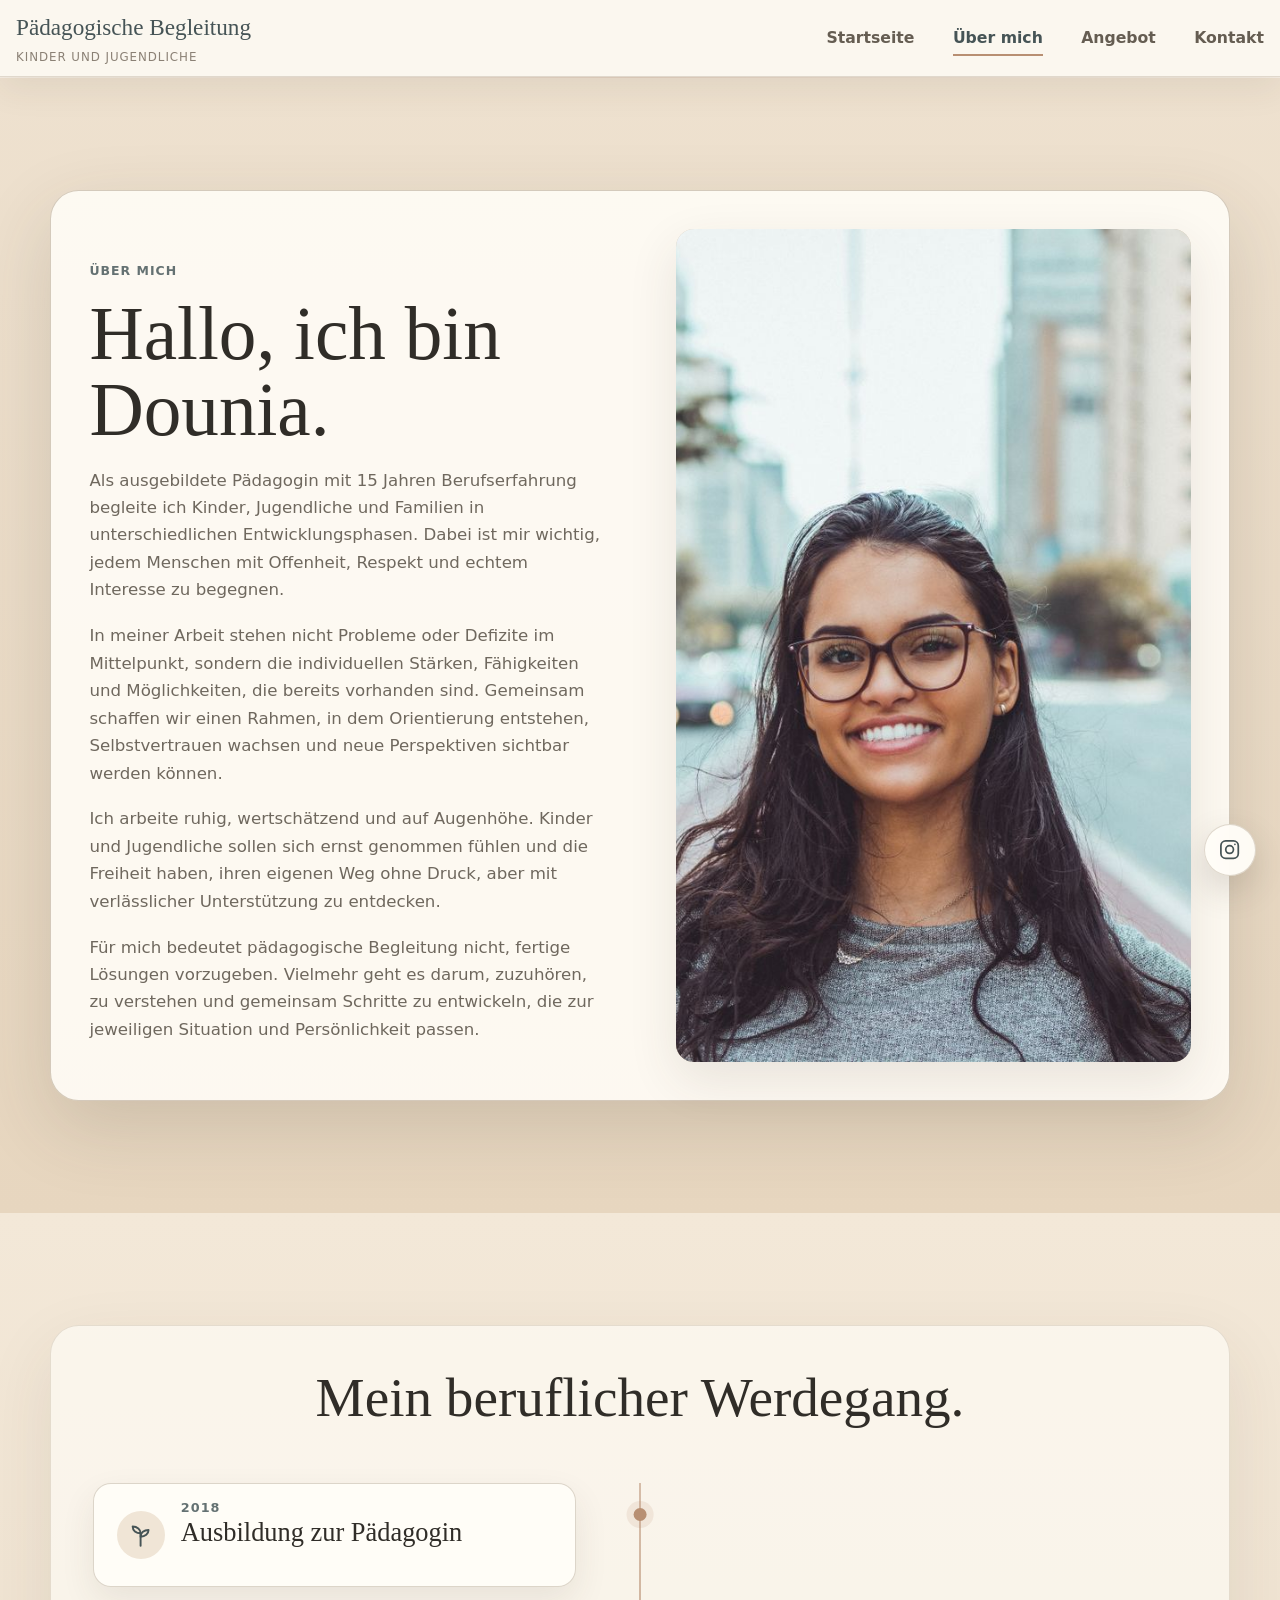
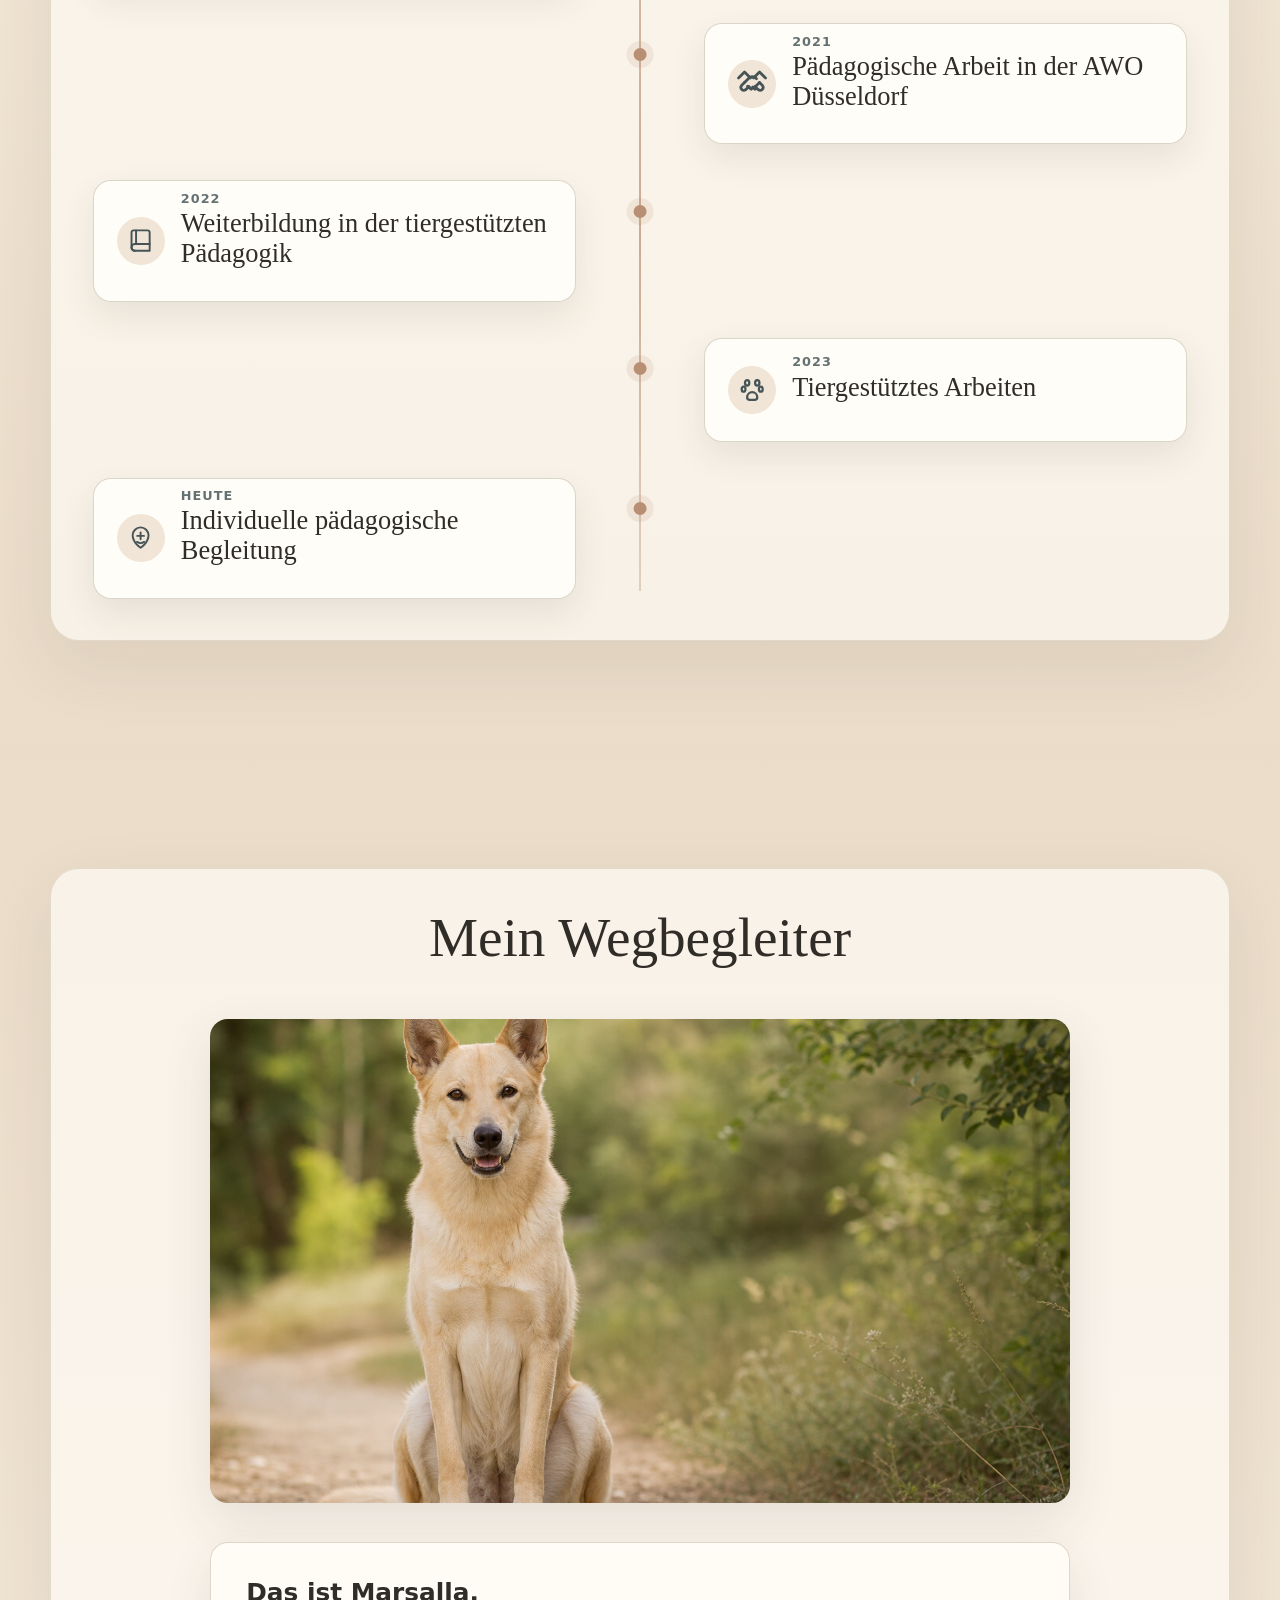
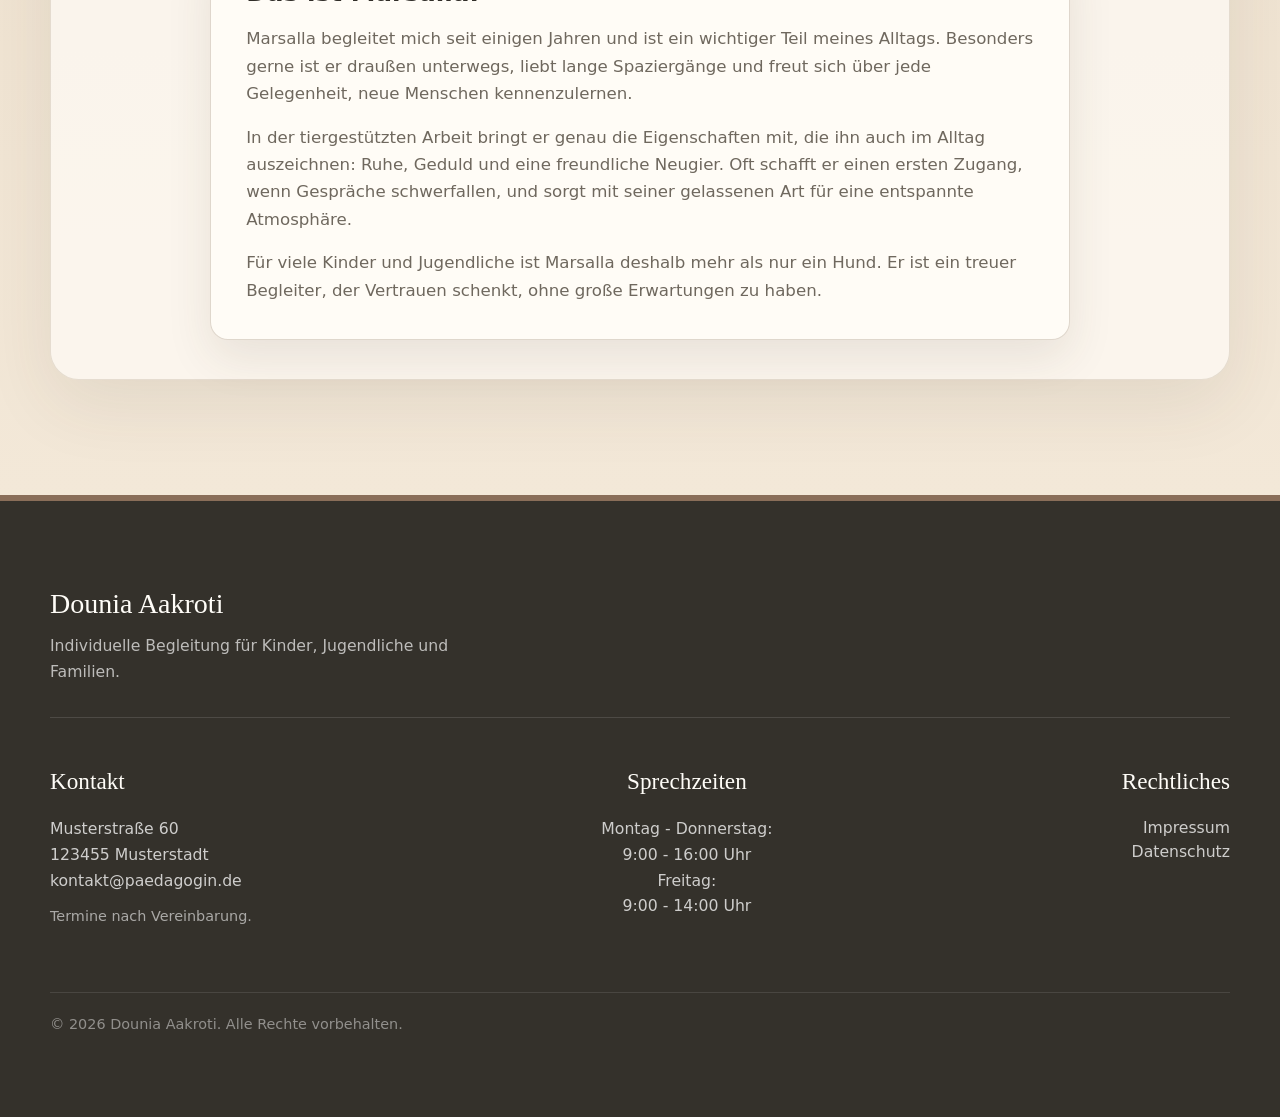
==== commit 69e16bfd: "save" ====
--- a/about.html
+++ b/about.html
@@ -11,10 +11,10 @@
   <header class="site-header">
     <div class="nav-shell">
       <a class="brand" href="index.html" aria-label="Startseite"><span class="brand__name">Pädagogische Begleitung</span><span class="brand__subline">Kinder und Jugendliche</span></a>
-      <nav class="desktop-nav" aria-label="Hauptnavigation"><a href="index.html">Startseite</a><a class="is-active" href="about.html">Über mich</a><a href="partners.html">Mein Kooperationspartner</a><a href="services.html">Angebot</a><a href="contact.html">Kontakt</a></nav>
+      <nav class="desktop-nav" aria-label="Hauptnavigation"><a href="index.html">Startseite</a><a class="is-active" href="about.html">Über mich</a><a href="services.html">Angebot</a><a href="contact.html">Kontakt</a></nav>
       <button class="menu-toggle" type="button" aria-label="Menü öffnen" aria-expanded="false" aria-controls="mobile-menu"><span></span><span></span><span></span></button>
     </div>
-    <nav class="mobile-nav" id="mobile-menu" aria-label="Mobile Navigation"><a href="index.html">Startseite</a><a class="is-active" href="about.html">Über mich</a><a href="partners.html">Mein Kooperationspartner</a><a href="services.html">Angebot</a><a href="contact.html">Kontakt</a></nav>
+    <nav class="mobile-nav" id="mobile-menu" aria-label="Mobile Navigation"><a href="index.html">Startseite</a><a class="is-active" href="about.html">Über mich</a><a href="services.html">Angebot</a><a href="contact.html">Kontakt</a></nav>
   </header>
 
   <main>
@@ -28,7 +28,7 @@
           <p>Ich arbeite ruhig, wertschätzend und auf Augenhöhe. Kinder und Jugendliche sollen sich ernst genommen fühlen und die Freiheit haben, ihren eigenen Weg ohne Druck, aber mit verlässlicher Unterstützung zu entdecken.</p>
           <p>Für mich bedeutet pädagogische Begleitung nicht, fertige Lösungen vorzugeben. Vielmehr geht es darum, zuzuhören, zu verstehen und gemeinsam Schritte zu entwickeln, die zur jeweiligen Situation und Persönlichkeit passen.</p>
         </div>
-        <div class="portrait-panel reveal"><img src="assets/images/paedagogin-mit-hund.png" alt="Ruhige Frontalaufnahme einer Pädagogin mit Hund in der Natur"></div>
+        <div class="portrait-panel reveal"><img src="assets/images/about-candidate-1.jpg" alt="Authentisches Portrait einer Sozialarbeiterin"></div>
       </div>
     </section>
 
--- a/css/styles.css
+++ b/css/styles.css
@@ -360,6 +360,48 @@
   width: min(100% - (var(--space) * 2), 860px);
   margin-inline: auto;
 }
+.contact-entry-panel {
+  display: grid;
+  gap: clamp(1.4rem, 4vw, 2rem);
+  padding: clamp(1.25rem, 4vw, 2.4rem);
+  background: rgba(255, 253, 248, 0.70);
+  border: 1px solid rgba(139, 119, 93, 0.24);
+  border-radius: clamp(1.15rem, 3vw, 1.8rem);
+  box-shadow: 0 24px 70px rgba(65, 55, 43, 0.10);
+}
+.contact-intro {
+  display: grid;
+  gap: clamp(1.1rem, 3vw, 1.4rem);
+  align-content: stretch;
+}
+.contact-intro__body {
+  align-self: center;
+}
+.contact-intro h2 {
+  margin-bottom: 0.9rem;
+  font-size: clamp(1.55rem, 3.2vw, 2.35rem);
+  line-height: 1.15;
+  hyphens: none;
+}
+.contact-intro p:not(.eyebrow) {
+  max-width: 620px;
+  color: var(--warm-gray);
+  font-size: clamp(1.02rem, 1.9vw, 1.18rem);
+}
+.contact-photo {
+  margin: 0;
+  overflow: hidden;
+  border-radius: calc(var(--radius-lg) - 4px);
+  box-shadow: 0 18px 48px rgba(65, 55, 43, 0.13);
+}
+.contact-photo img {
+  display: block;
+  width: 100%;
+  min-height: 300px;
+  aspect-ratio: 4 / 3.4;
+  object-fit: cover;
+  object-position: center center;
+}
 .contact-form-section {
   background: linear-gradient(180deg, #f3e8d8, #eadcc8);
   padding-top: clamp(2.5rem, 5vw, 4rem);
@@ -423,7 +465,10 @@
   font-size: 0.95rem;
 }
 .subhero--portrait .subhero__text { align-self: start; padding-top: clamp(1rem, 2.5vw, 2rem); }
-.subhero--portrait .subhero__text h1 { font-size: clamp(2.65rem, 6vw, 4.7rem); }
+.subhero--portrait .subhero__text h1 {
+  font-size: clamp(2.65rem, 6vw, 4.7rem);
+  hyphens: none;
+}
 .subhero--portrait .subhero__text p { max-width: 620px; }
 .portrait-panel img { aspect-ratio: 4 / 5; object-position: center top; }
 .subhero--portrait .subhero-grid {
@@ -618,6 +663,11 @@
 .contact-item span { display: block; color: var(--blue-gray); font-weight: 800; margin-bottom: 0.35rem; }
 .contact-item a { color: var(--ink); font-size: 1.08rem; font-weight: 700; }
 .notice-box { margin-top: 1.4rem; padding: 1.2rem; background: var(--sand-soft); }
+.contact-form h2 {
+  margin-bottom: 1.15rem;
+  font-size: clamp(2rem, 4vw, 3rem);
+  line-height: 1.08;
+}
 .form-row { display: grid; gap: 0.45rem; margin-bottom: 1rem; }
 label { font-weight: 700; color: var(--warm-gray); }
 input, textarea {
@@ -631,9 +681,49 @@
 }
 textarea { resize: vertical; min-height: 150px; }
 input:focus, textarea:focus { outline: 3px solid rgba(184,143,114,0.22); border-color: var(--blue-gray); }
+.form-intro {
+  margin: -0.35rem 0 1.3rem;
+  color: var(--warm-gray);
+}
 .form-note { font-size: 0.92rem; margin: 1rem 0 0; }
+.contact-mini {
+  margin-top: 1.25rem;
+  padding-top: 1.1rem;
+  border-top: 1px solid rgba(139,119,93,0.20);
+  color: var(--warm-gray);
+  font-size: 0.95rem;
+}
+.contact-mini span {
+  display: block;
+  margin-bottom: 0.25rem;
+}
+.contact-mini a {
+  color: var(--ink);
+  font-weight: 800;
+}
 .faq-list { display: grid; gap: 1rem; }
 .faq-list article { padding: 1.25rem; }
+.contact-process article {
+  display: grid;
+  grid-template-columns: auto minmax(0, 1fr);
+  column-gap: 1rem;
+  align-items: start;
+}
+.contact-process article span {
+  display: grid;
+  place-items: center;
+  width: 2.6rem;
+  height: 2.6rem;
+  border-radius: 999px;
+  background: var(--sand-soft);
+  color: var(--blue-gray-dark);
+  font-size: 0.78rem;
+  font-weight: 800;
+}
+.contact-process article h3,
+.contact-process article p {
+  grid-column: 2;
+}
 
 .site-footer {
   background: #34312b;
@@ -687,31 +777,6 @@
   max-width: var(--container);
   margin-inline: auto;
 }
-.contact-page .footer-grid {
-  width: min(100% - (var(--space) * 2), 860px);
-  max-width: 860px;
-  margin-inline: auto;
-}
-@media (min-width: 768px) {
-  .contact-page .footer-grid {
-    grid-template-columns: repeat(3, max-content);
-    justify-content: space-between;
-  }
-  .contact-page .footer-grid > div:nth-child(2) {
-    text-align: center;
-  }
-  .contact-page .footer-grid > div:nth-child(2) a,
-  .contact-page .footer-grid > div:nth-child(2) p {
-    margin-inline: auto;
-  }
-  .contact-page .footer-grid > div:nth-child(3) {
-    text-align: right;
-  }
-  .contact-page .footer-grid > div:nth-child(3) a {
-    margin-left: auto;
-  }
-}
-
 .instagram-float {
   position: fixed;
   right: clamp(1rem, 2.5vw, 1.5rem);
@@ -766,6 +831,7 @@
   .hero__content { width: min(100% - 4rem, 1080px); margin-left: max(var(--space), calc((100vw - var(--container)) / 2)); margin-right: auto; }
   .intro-grid { grid-template-columns: minmax(0, 0.9fr) minmax(0, 1fr); align-items: start; }
   .audience-grid { grid-template-columns: repeat(3, minmax(0, 1fr)); }
+  .contact-entry-panel { grid-template-columns: minmax(0, 0.95fr) minmax(360px, 1fr); align-items: stretch; }
   .split-layout, .subhero-grid, .contact-grid, .faq-grid { grid-template-columns: minmax(0, 1fr) minmax(0, 1fr); align-items: center; }
   .split-layout--balanced { grid-template-columns: minmax(0, 0.95fr) minmax(0, 1.05fr); }
   .profile-card { grid-template-columns: minmax(330px, 0.95fr) minmax(0, 1fr); padding: 1.35rem; }
@@ -842,6 +908,10 @@
   .hero__content { width: min(100% - 4rem, 1120px); }
 }
 @media (max-width: 767px) {
+  .contact-page .subhero h1 {
+    font-size: clamp(1.85rem, 9vw, 2.35rem);
+    white-space: normal;
+  }
   .intro-section .section-heading h2 {
     font-size: clamp(1.95rem, 8.2vw, 2.25rem);
     line-height: 1.08;
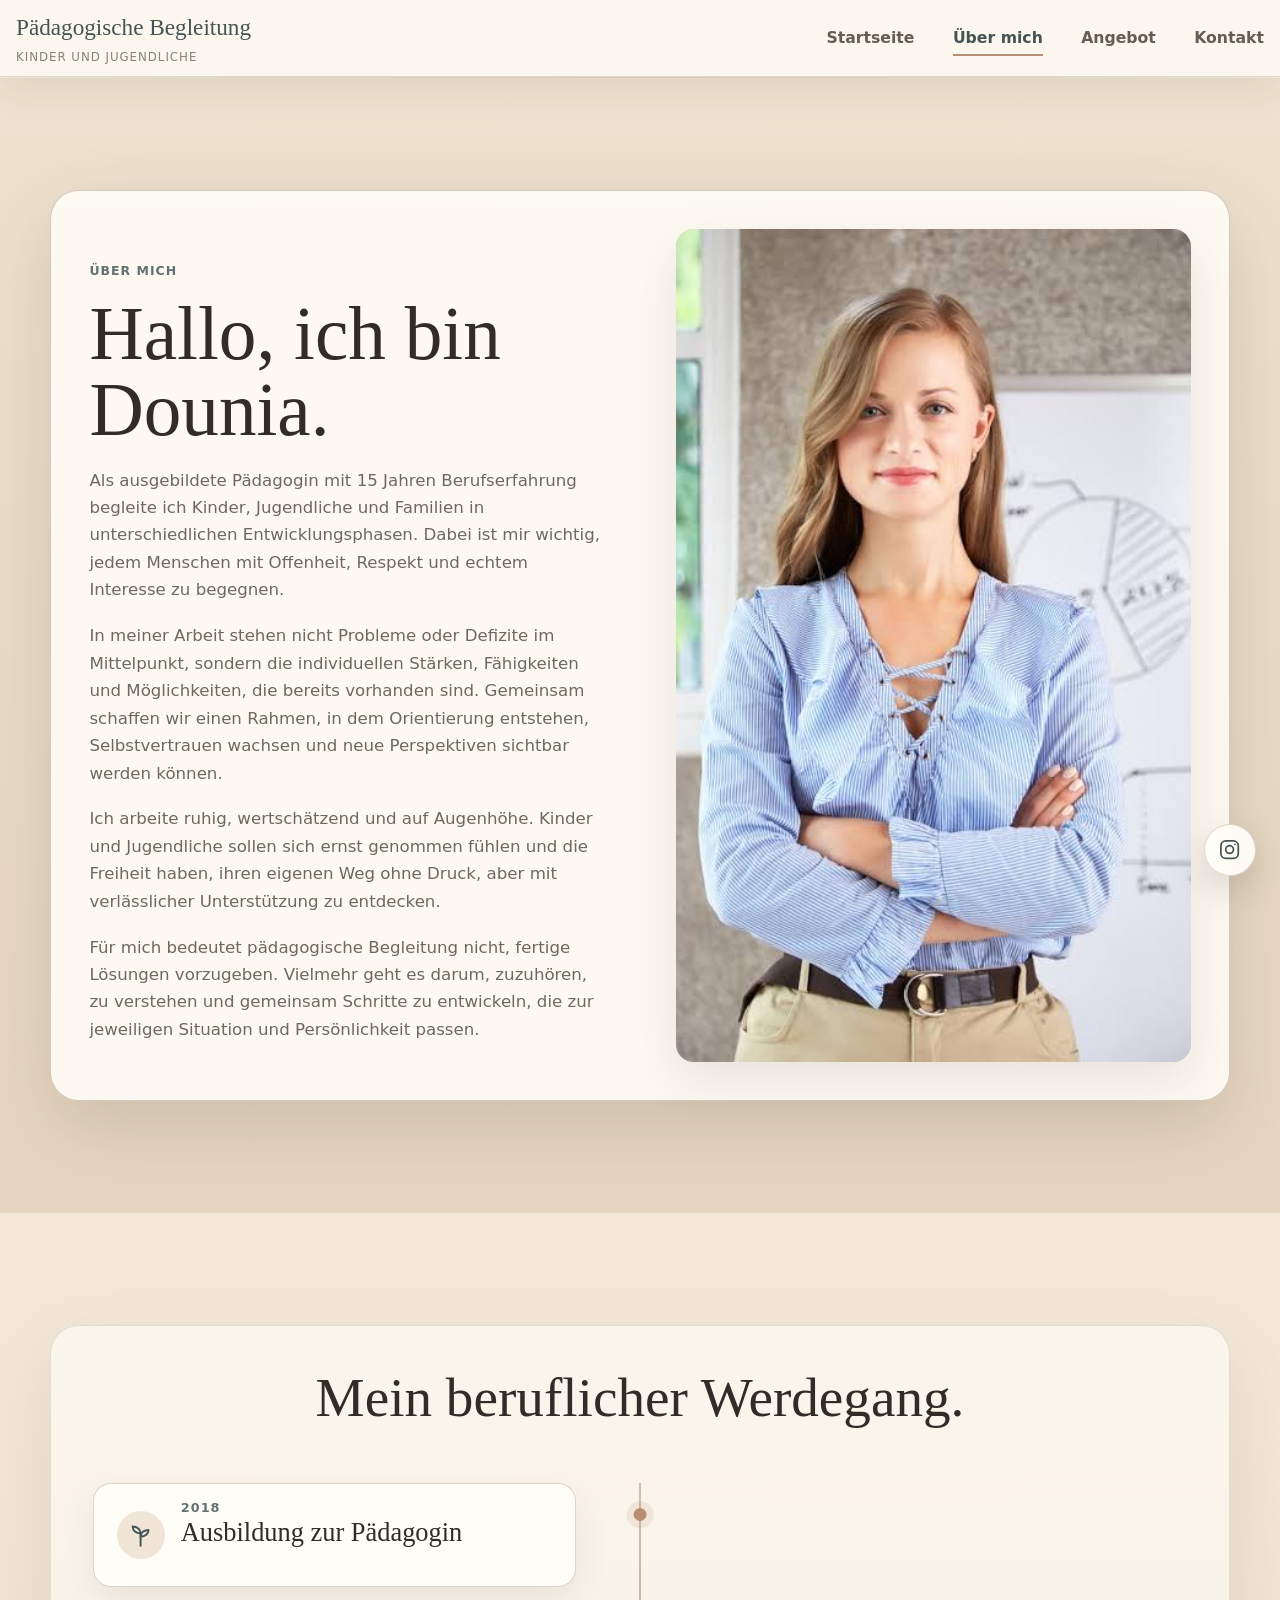
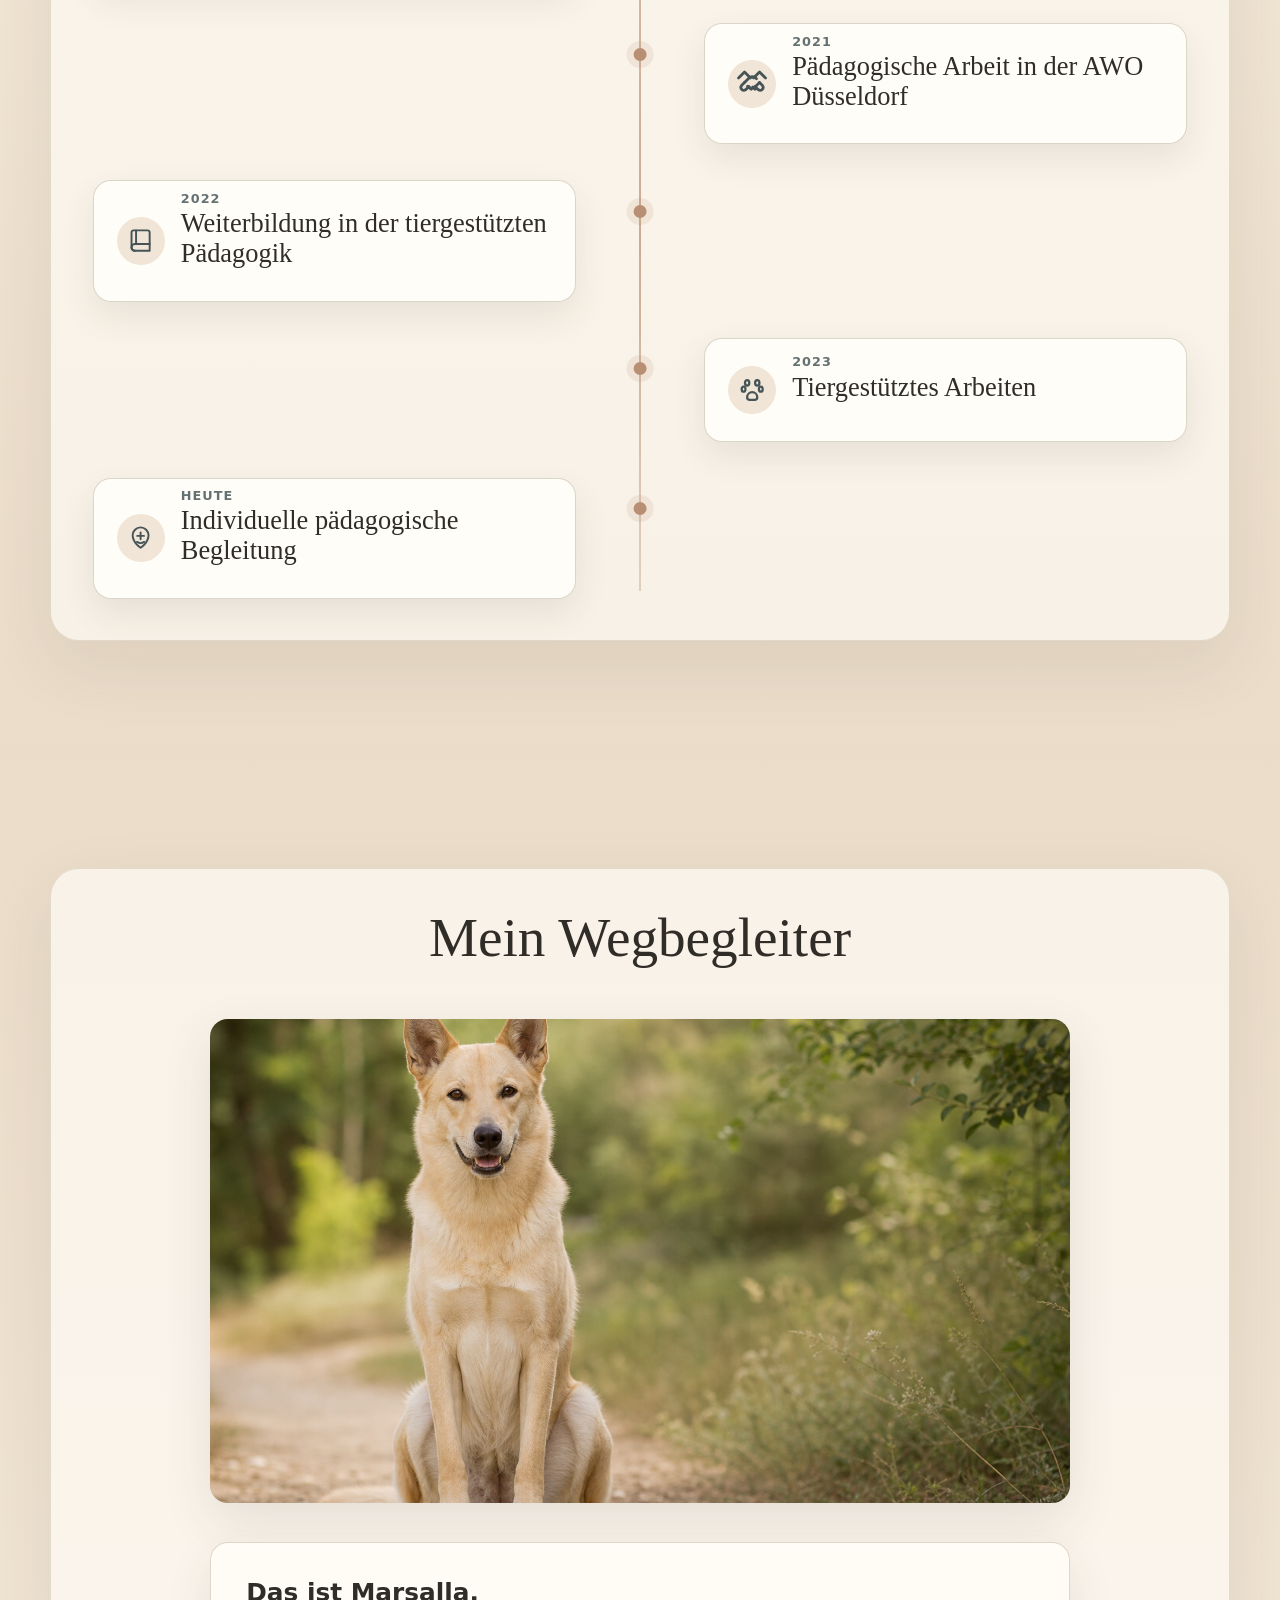
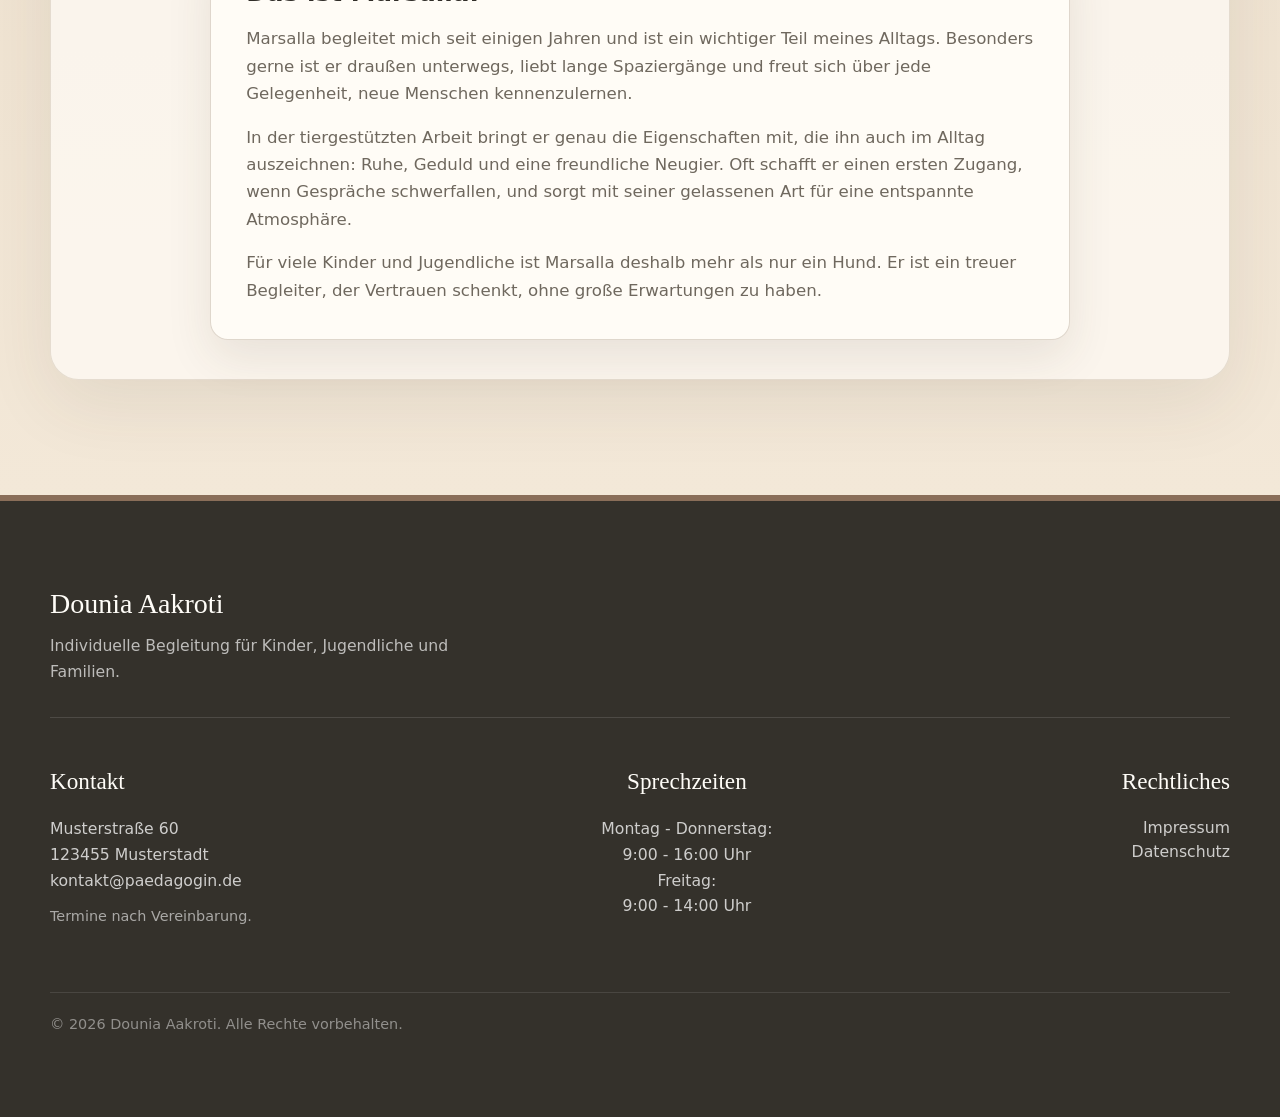
==== commit 7597e297: "save" ====
--- a/about.html
+++ b/about.html
@@ -28,7 +28,7 @@
           <p>Ich arbeite ruhig, wertschätzend und auf Augenhöhe. Kinder und Jugendliche sollen sich ernst genommen fühlen und die Freiheit haben, ihren eigenen Weg ohne Druck, aber mit verlässlicher Unterstützung zu entdecken.</p>
           <p>Für mich bedeutet pädagogische Begleitung nicht, fertige Lösungen vorzugeben. Vielmehr geht es darum, zuzuhören, zu verstehen und gemeinsam Schritte zu entwickeln, die zur jeweiligen Situation und Persönlichkeit passen.</p>
         </div>
-        <div class="portrait-panel reveal"><img src="assets/images/about-candidate-1.jpg" alt="Authentisches Portrait einer Sozialarbeiterin"></div>
+        <div class="portrait-panel reveal"><img src="assets/images/Dame_im_Hemd.jpg" alt="Authentisches Portrait einer Sozialarbeiterin"></div>
       </div>
     </section>
 
